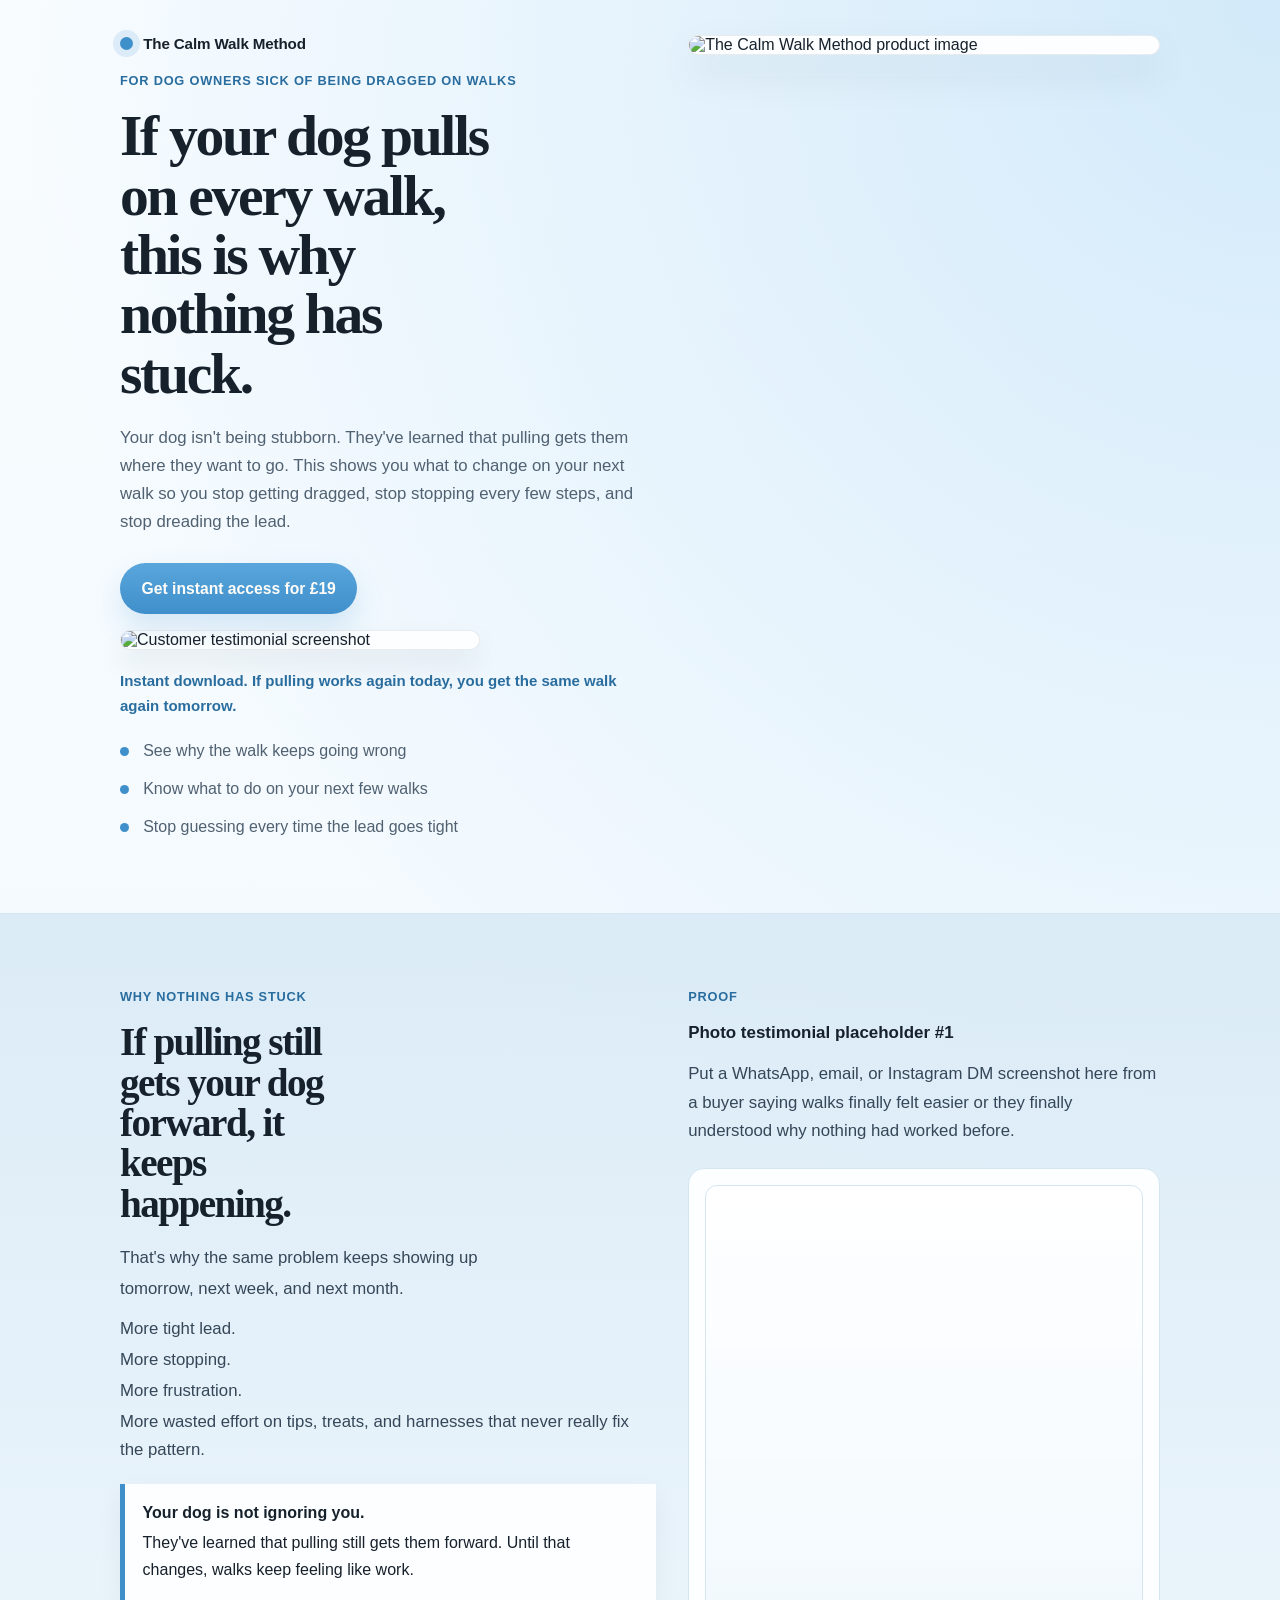
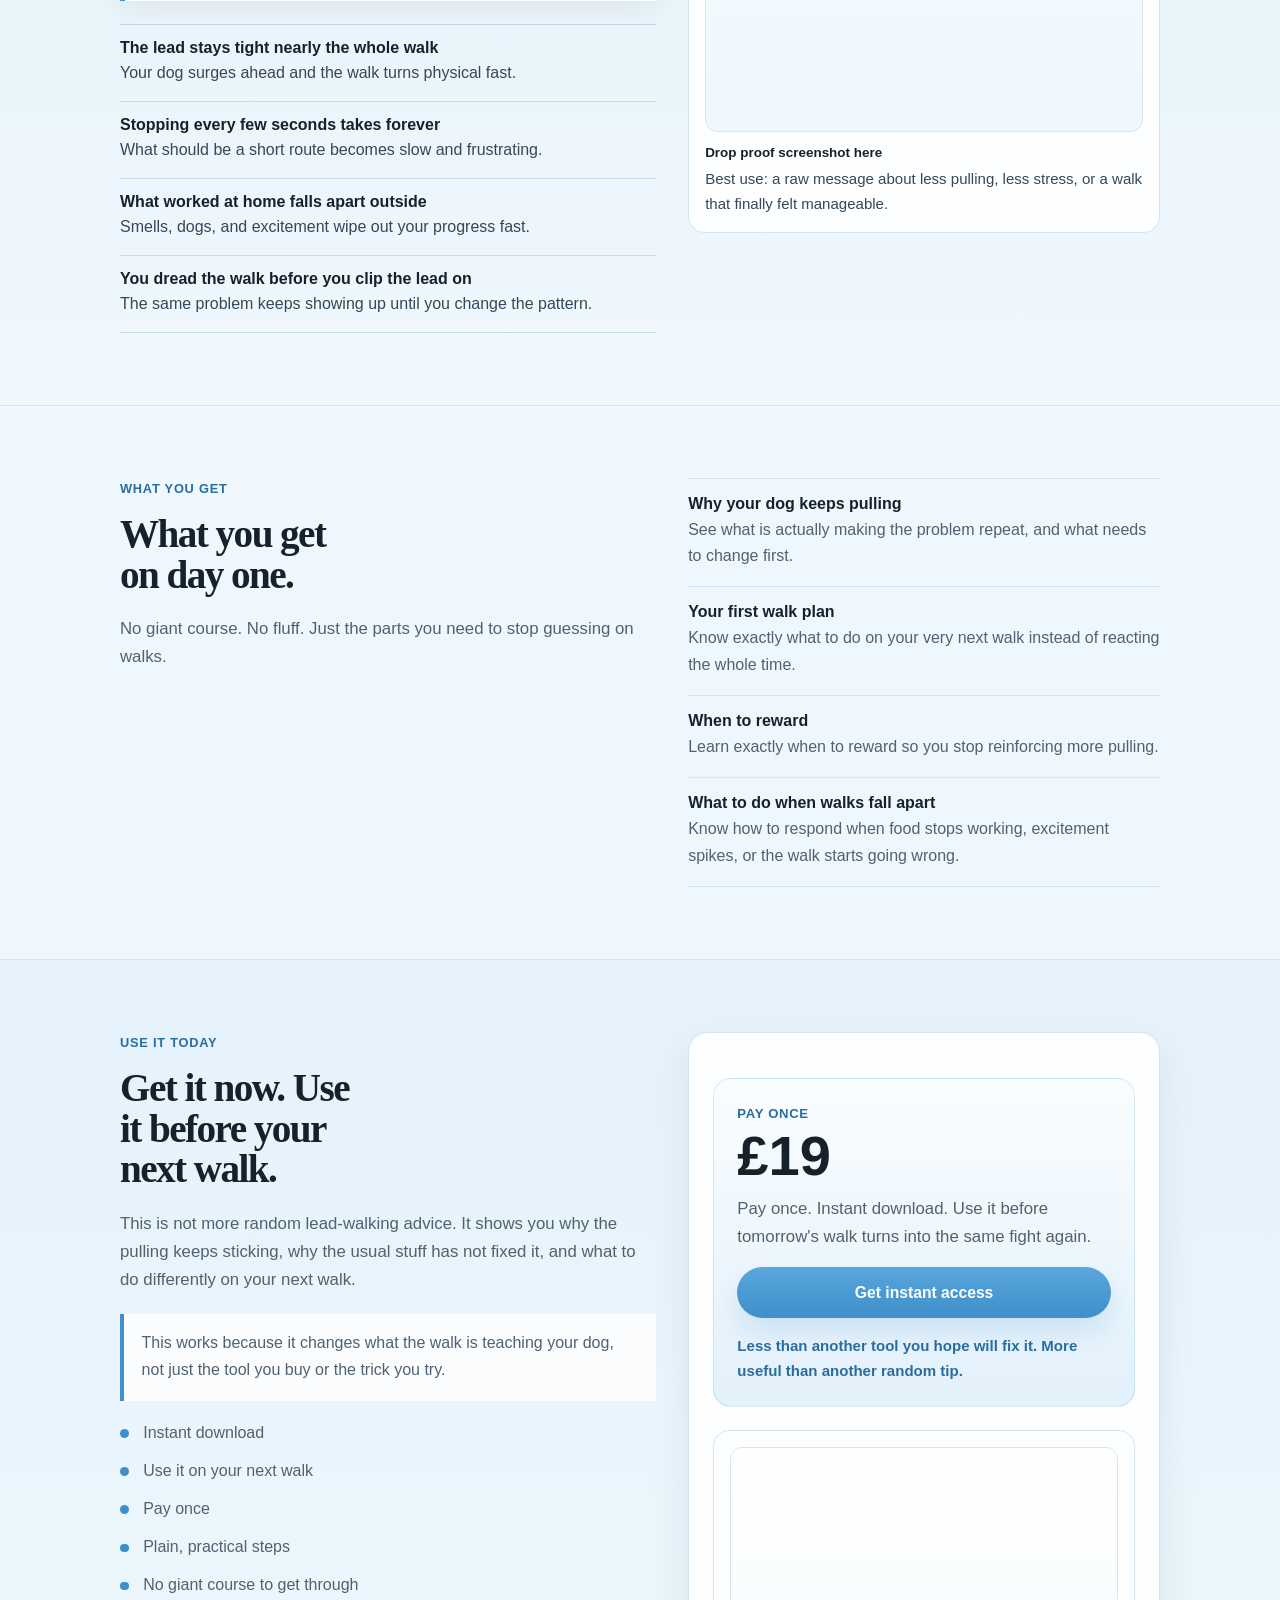
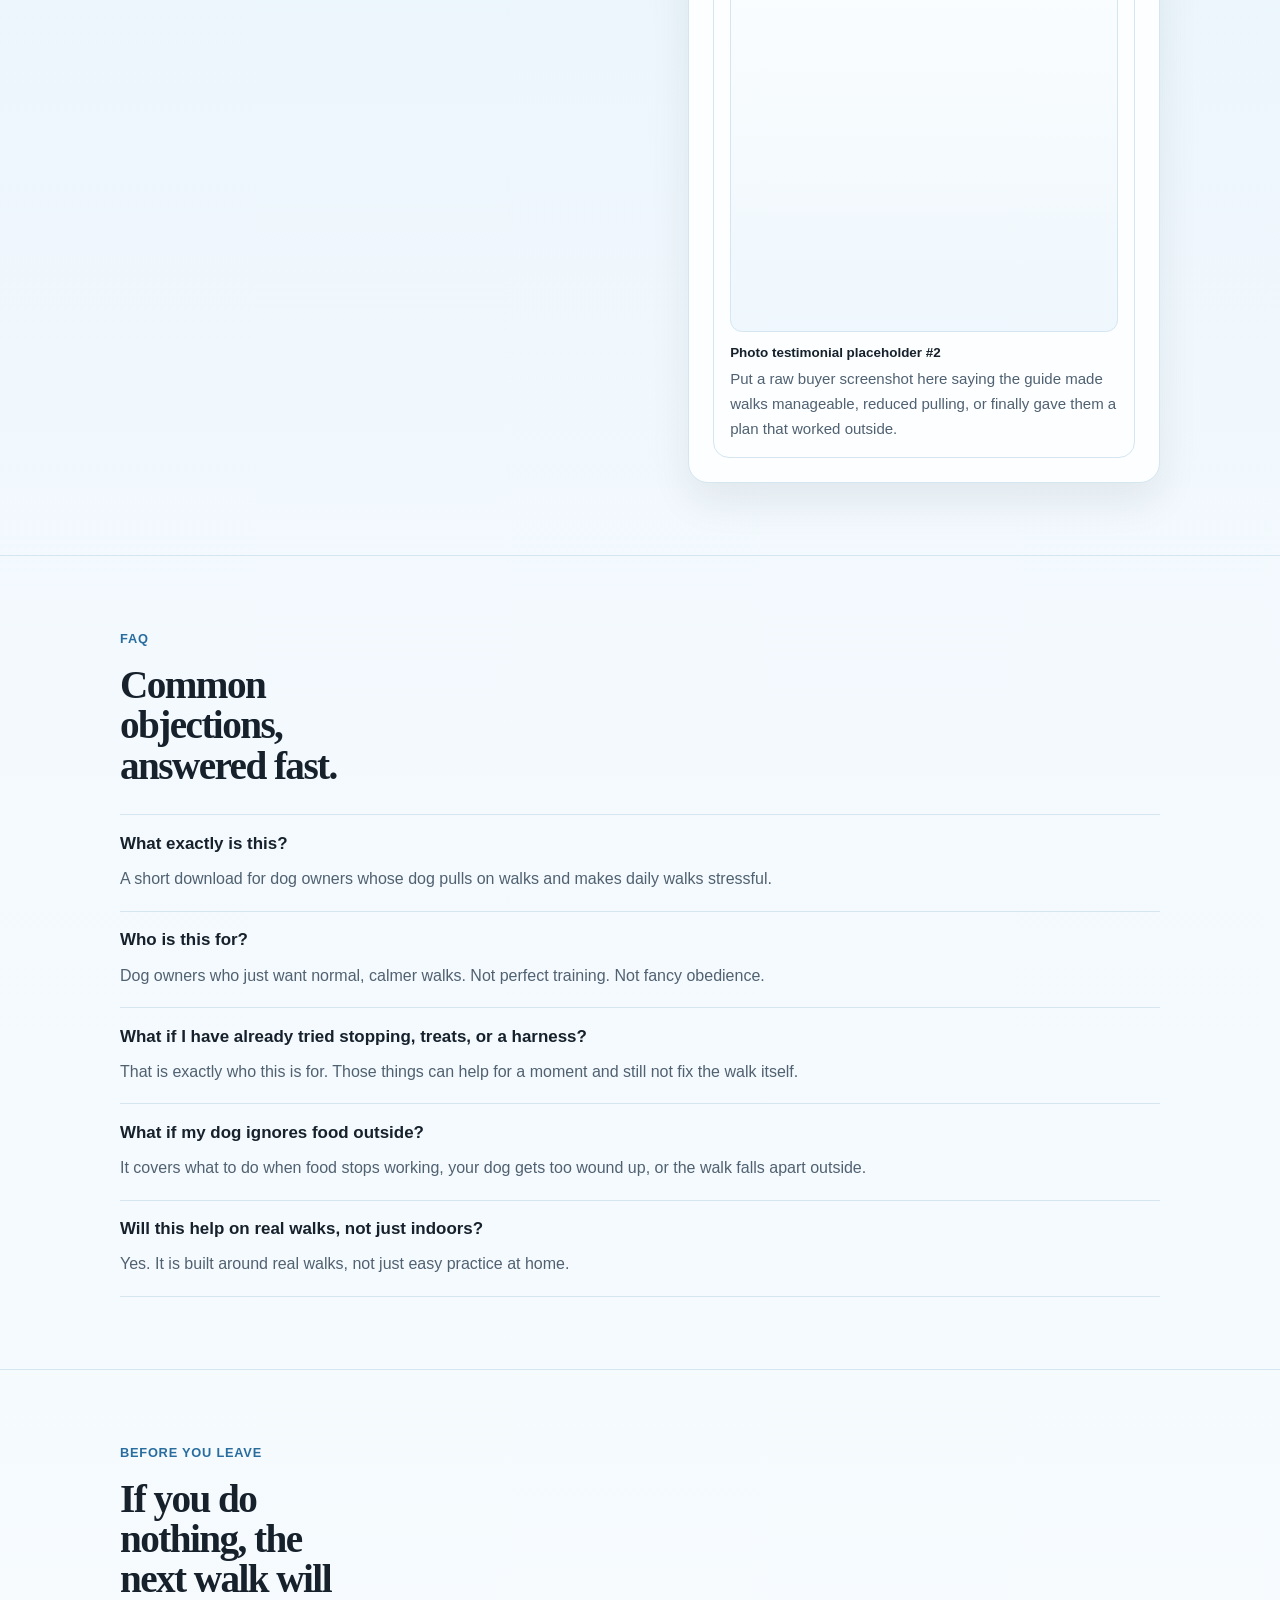
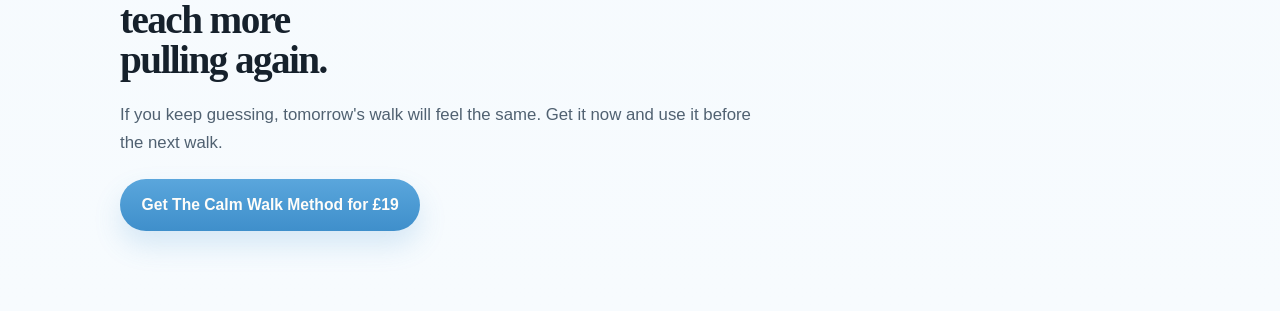
==== framework - landing page/index.html @ c07352bc "Localize landing page for UK audience" ====
<!DOCTYPE html>
<html lang="en">
  <head>
    <meta charset="UTF-8" />
    <meta name="viewport" content="width=device-width, initial-scale=1.0" />
    <title>The Calm Walk Method | Help Your Dog Stop Pulling on Walks</title>
    <meta
      name="description"
      content="A short download for dog owners who want calmer, easier walks and need a clear fix for lead pulling."
    />
    <style>
      :root {
        --bg: #eef7fd;
        --bg-warm: #e3f1fb;
        --paper: #fcfeff;
        --text: #16212c;
        --muted: #506171;
        --line: #d5e6f1;
        --accent: #3f8fcb;
        --accent-deep: #296d9f;
        --shadow: 0 18px 40px rgba(22, 33, 44, 0.08);
        --radius: 20px;
      }

      * {
        box-sizing: border-box;
      }

      html {
        scroll-behavior: smooth;
      }

      body {
        margin: 0;
        font-family: "Segoe UI", Arial, sans-serif;
        color: var(--text);
        background:
          radial-gradient(circle at top right, rgba(176, 217, 245, 0.52), transparent 24%),
          linear-gradient(180deg, #f8fcff 0%, var(--bg) 45%, #f7fbfe 100%);
      }

      a {
        color: inherit;
        text-decoration: none;
      }

      img {
        display: block;
        max-width: 100%;
      }

      h1,
      h2,
      h3,
      p,
      ul {
        margin: 0;
      }

      .wrap {
        width: min(calc(100% - 1.5rem), 1040px);
        margin: 0 auto;
      }

      .hero,
      .section {
        padding: 4.5rem 0;
      }

      .hero {
        padding-top: 2.2rem;
      }

      .hero__grid,
      .two-col {
        display: grid;
        gap: 2rem;
      }

      .hero__copy {
        max-width: 40rem;
      }

      .hero__media {
        align-self: start;
      }

      .brand {
        display: inline-flex;
        align-items: center;
        gap: 0.65rem;
        margin-bottom: 1.1rem;
        font-size: 0.95rem;
        font-weight: 800;
        letter-spacing: -0.01em;
      }

      .brand__dot {
        width: 0.8rem;
        height: 0.8rem;
        border-radius: 999px;
        background: var(--accent);
        box-shadow: 0 0 0 7px rgba(63, 143, 203, 0.14);
      }

      .eyebrow {
        display: inline-block;
        margin-bottom: 0.95rem;
        font-size: 0.8rem;
        font-weight: 800;
        letter-spacing: 0.06em;
        text-transform: uppercase;
        color: var(--accent-deep);
      }

      h1,
      h2 {
        font-family: Georgia, "Times New Roman", serif;
        line-height: 1.03;
        letter-spacing: -0.04em;
      }

      h1 {
        max-width: 13.2ch;
        font-size: clamp(2.1rem, 5vw, 3.6rem);
        padding-bottom: 0.3rem;
      }

      h2 {
        max-width: 12ch;
        font-size: clamp(1.7rem, 3.8vw, 2.45rem);
        padding-bottom: 0.26rem;
      }

      h3 {
        font-size: 1.06rem;
        line-height: 1.35;
        padding-bottom: 0.2rem;
      }

      p,
      li {
        font-size: 1rem;
        line-height: 1.68;
        color: var(--muted);
      }

      .lede {
        max-width: 41rem;
        margin-top: 1rem;
        font-size: 1.05rem;
      }

      .lede--stacked {
        max-width: 34rem;
        color: var(--text);
      }

      .lede--stacked span {
        display: block;
      }

      .lede--stacked span + span {
        margin-top: 0.18rem;
      }

      .lede--stacked .lede-gap {
        margin-top: 0.7rem;
      }

      .hero-points,
      .offer-list,
      .plain-list,
      .faq-list {
        margin: 1.2rem 0 0;
        padding: 0;
        list-style: none;
      }

      .hero-points li,
      .offer-list li,
      .plain-list li {
        position: relative;
        padding-left: 1.45rem;
      }

      .hero-points li + li,
      .offer-list li + li,
      .plain-list li + li {
        margin-top: 0.7rem;
      }

      .hero-points li::before,
      .offer-list li::before,
      .plain-list li::before {
        content: "";
        position: absolute;
        top: 0.58rem;
        left: 0;
        width: 0.55rem;
        height: 0.55rem;
        border-radius: 999px;
        background: var(--accent);
      }

      .hero__actions {
        display: flex;
        flex-wrap: wrap;
        gap: 0.85rem;
        margin-top: 1.65rem;
      }

      .btn {
        display: inline-flex;
        align-items: center;
        justify-content: center;
        min-height: 3.2rem;
        padding: 0.95rem 1.35rem;
        border-radius: 999px;
        background: linear-gradient(180deg, #5aa6dc 0%, var(--accent) 100%);
        color: #fffdf9;
        font-size: 0.98rem;
        font-weight: 800;
        box-shadow: 0 14px 28px rgba(63, 143, 203, 0.18);
      }

      .hero__trust {
        margin-top: 1.1rem;
        font-size: 0.94rem;
        font-weight: 700;
        color: var(--accent-deep);
      }

      .hero-proof {
        margin-top: 1rem;
        max-width: 360px;
        overflow: hidden;
        border: 1px solid rgba(22, 33, 44, 0.08);
        border-radius: 16px;
        background: var(--paper);
        box-shadow: 0 14px 28px rgba(22, 33, 44, 0.08);
      }

      .hero-proof img {
        width: 100%;
        height: auto;
      }

      .product-shot {
        overflow: hidden;
        border: 1px solid rgba(22, 33, 44, 0.08);
        border-radius: 18px;
        background: var(--paper);
        box-shadow: var(--shadow);
      }

      .section {
        border-top: 1px solid var(--line);
      }

      .section--warm {
        background: linear-gradient(180deg, rgba(227, 241, 251, 0.78) 0%, rgba(247, 251, 254, 0) 100%);
      }

      .section--problem {
        background: linear-gradient(180deg, rgba(217, 234, 246, 0.92) 0%, rgba(247, 251, 254, 0.08) 100%);
      }

      .section--problem .lede,
      .section--problem .line-item p,
      .section--problem .proof-slot__copy {
        color: #354758;
      }

      .section--problem .line-group {
        border-top-color: #bfd5e4;
      }

      .section--problem .line-item {
        padding: 0.88rem 0;
        border-bottom-color: #c7dceb;
      }

      .section--problem .line-item strong {
        margin-bottom: 0.18rem;
      }

      .stack {
        display: grid;
        gap: 1rem;
      }

      .line-group {
        margin-top: 1.45rem;
        border-top: 1px solid var(--line);
      }

      .line-item {
        padding: 1rem 0;
        border-bottom: 1px solid var(--line);
      }

      .line-item strong {
        display: block;
        margin-bottom: 0.25rem;
        color: var(--text);
      }

      .note {
        margin-top: 1.2rem;
        padding: 1.05rem 1.1rem;
        border-left: 4px solid var(--accent);
        background: rgba(255, 255, 255, 0.78);
      }

      .note--belief {
        border-left-width: 5px;
        background: rgba(255, 255, 255, 0.92);
        box-shadow: 0 10px 24px rgba(22, 33, 44, 0.05);
      }

      .note--belief p {
        color: var(--text);
      }

      .note--belief strong {
        display: block;
        margin-bottom: 0.18rem;
      }

      .proof-slot {
        margin-top: 1.45rem;
        padding: 1rem;
        border: 1px solid var(--line);
        border-radius: 16px;
        background: var(--paper);
      }

      .proof-slot__frame {
        aspect-ratio: 4 / 5;
        border: 1px solid var(--line);
        border-radius: 12px;
        background:
          linear-gradient(180deg, rgba(255, 255, 255, 0.94) 0%, rgba(238, 247, 253, 0.96) 100%);
      }

      .proof-slot__label {
        margin-top: 0.8rem;
        font-size: 0.84rem;
        font-weight: 800;
        color: var(--text);
      }

      .proof-slot__copy {
        margin-top: 0.35rem;
        font-size: 0.94rem;
      }

      .offer-shell {
        padding: 1.5rem;
        border: 1px solid var(--line);
        border-radius: var(--radius);
        background: var(--paper);
        box-shadow: var(--shadow);
      }

      .offer-box {
        margin-top: 1.35rem;
        padding: 1.45rem;
        border: 1px solid rgba(63, 143, 203, 0.18);
        border-radius: 18px;
        background: linear-gradient(180deg, #fafdff 0%, var(--bg-warm) 100%);
      }

      .price-label {
        margin-bottom: 0.25rem;
        font-size: 0.82rem;
        font-weight: 800;
        text-transform: uppercase;
        letter-spacing: 0.05em;
        color: var(--accent-deep);
      }

      .price {
        font-size: clamp(2.6rem, 7vw, 3.5rem);
        font-weight: 900;
        line-height: 0.95;
        color: var(--text);
      }

      .offer-box .btn {
        width: 100%;
        margin-top: 1rem;
      }

      .offer-micro {
        margin-top: 0.9rem;
        font-size: 0.94rem;
        font-weight: 700;
        color: var(--accent-deep);
      }

      .faq-list {
        margin-top: 1.5rem;
        border-top: 1px solid var(--line);
      }

      .faq-item {
        padding: 1.1rem 0;
        border-bottom: 1px solid var(--line);
      }

      .faq-item p {
        margin-top: 0.45rem;
      }

      .final-cta {
        padding-bottom: 5rem;
      }

      @media (min-width: 780px) {
        .wrap {
          width: min(calc(100% - 2.5rem), 1040px);
        }

        .hero__grid,
        .two-col {
          grid-template-columns: minmax(0, 1fr) minmax(320px, 0.88fr);
          align-items: start;
        }
      }

      @media (max-width: 779px) {
        .hero,
        .section {
          padding: 3.8rem 0;
        }

        .hero {
          padding-top: 1rem;
          padding-bottom: 3rem;
        }

        .hero__grid {
          gap: 1.2rem;
        }

        .hero__copy {
          display: flex;
          flex-direction: column;
          gap: 0.8rem;
        }

        .hero__media {
          margin-bottom: 0.15rem;
        }

        .hero .product-shot {
          max-width: 350px;
          margin: 0 auto;
          border-radius: 16px;
        }

        .brand {
          display: none;
        }

        .eyebrow {
          margin-bottom: 0;
          font-size: 0.74rem;
          letter-spacing: 0.05em;
        }

        h1 {
          max-width: 15.5ch;
          font-size: clamp(1.95rem, 8.6vw, 2.5rem);
          text-align: left;
          margin-left: auto;
          margin-right: auto;
        }

        .lede {
          margin-top: 0;
          font-size: 1rem;
          line-height: 1.6;
        }

        .hero-points {
          margin-top: 0.1rem;
        }

        .hero-points li + li {
          margin-top: 0.55rem;
        }

        .hero__actions {
          margin-top: 0.1rem;
          flex-direction: column;
          align-items: stretch;
        }

        .hero__actions .btn {
          width: 100%;
        }

        .hero-proof {
          max-width: 290px;
          margin-top: 0.15rem;
          margin-left: auto;
          margin-right: auto;
        }

        .hero__trust {
          margin-top: 0;
          max-width: 28rem;
          font-size: 0.9rem;
        }

        .offer-shell,
        .offer-box {
          padding: 1.25rem;
        }
      }
    </style>
  </head>
  <body>
    <div class="shell">
      <main>
        <section class="hero">
          <div class="wrap hero__grid">
            <div class="hero__copy">
              <div class="brand">
                <span class="brand__dot"></span>
                <span>The Calm Walk Method</span>
              </div>

              <p class="eyebrow">For dog owners sick of being dragged on walks</p>
              <h1>If your dog pulls on every walk, this is why nothing has stuck.</h1>
              <p class="lede">
                Your dog isn't being stubborn. They've learned that pulling gets them where they want to go. This shows you what to change on your next walk so you stop getting dragged, stop stopping every few steps, and stop dreading the lead.
              </p>

              <div class="hero__actions">
                <a class="btn" href="#offer">Get instant access for £19</a>
              </div>

              <div class="hero-proof">
                <img src="testimonial1.jpg" alt="Customer testimonial screenshot" />
              </div>

              <p class="hero__trust">Instant download. If pulling works again today, you get the same walk again tomorrow.</p>

              <ul class="hero-points">
                <li>See why the walk keeps going wrong</li>
                <li>Know what to do on your next few walks</li>
                <li>Stop guessing every time the lead goes tight</li>
              </ul>
            </div>

            <div class="hero__media">
              <div class="product-shot">
                <img src="productimage.jpg" alt="The Calm Walk Method product image" />
              </div>
            </div>
          </div>
        </section>

        <section class="section section--problem">
          <div class="wrap two-col">
            <div>
              <p class="eyebrow">Why nothing has stuck</p>
              <h2>If pulling still gets your dog forward, it keeps happening.</h2>
              <p class="lede lede--stacked">
                <span>That's why the same problem keeps showing up</span>
                <span>tomorrow, next week, and next month.</span>
                <span class="lede-gap">More tight lead.</span>
                <span>More stopping.</span>
                <span>More frustration.</span>
                <span>More wasted effort on tips, treats, and harnesses that never really fix the pattern.</span>
              </p>

              <div class="note note--belief">
                <p><strong>Your dog is not ignoring you.</strong> They've learned that pulling still gets them forward. Until that changes, walks keep feeling like work.</p>
              </div>

              <div class="line-group">
                <div class="line-item">
                  <strong>The lead stays tight nearly the whole walk</strong>
                  <p>Your dog surges ahead and the walk turns physical fast.</p>
                </div>
                <div class="line-item">
                  <strong>Stopping every few seconds takes forever</strong>
                  <p>What should be a short route becomes slow and frustrating.</p>
                </div>
                <div class="line-item">
                  <strong>What worked at home falls apart outside</strong>
                  <p>Smells, dogs, and excitement wipe out your progress fast.</p>
                </div>
                <div class="line-item">
                  <strong>You dread the walk before you clip the lead on</strong>
                  <p>The same problem keeps showing up until you change the pattern.</p>
                </div>
              </div>
            </div>

            <div>
              <p class="eyebrow">Proof</p>
              <h3>Photo testimonial placeholder #1</h3>
              <p class="lede" style="margin-top: 0.75rem;">
                Put a WhatsApp, email, or Instagram DM screenshot here from a buyer saying walks finally felt easier or they finally understood why nothing had worked before.
              </p>

              <div class="proof-slot">
                <div class="proof-slot__frame"></div>
                <div class="proof-slot__label">Drop proof screenshot here</div>
                <p class="proof-slot__copy">Best use: a raw message about less pulling, less stress, or a walk that finally felt manageable.</p>
              </div>
            </div>
          </div>
        </section>

        <section class="section" id="included">
          <div class="wrap two-col">
            <div>
              <p class="eyebrow">What you get</p>
              <h2>What you get on day one.</h2>
              <p class="lede">
                No giant course. No fluff. Just the parts you need to stop guessing on walks.
              </p>
            </div>

            <div class="line-group" style="margin-top: 0;">
              <div class="line-item">
                <strong>Why your dog keeps pulling</strong>
                <p>See what is actually making the problem repeat, and what needs to change first.</p>
              </div>
              <div class="line-item">
                <strong>Your first walk plan</strong>
                <p>Know exactly what to do on your very next walk instead of reacting the whole time.</p>
              </div>
              <div class="line-item">
                <strong>When to reward</strong>
                <p>Learn exactly when to reward so you stop reinforcing more pulling.</p>
              </div>
              <div class="line-item">
                <strong>What to do when walks fall apart</strong>
                <p>Know how to respond when food stops working, excitement spikes, or the walk starts going wrong.</p>
              </div>
            </div>
          </div>
        </section>

        <section class="section section--warm" id="offer">
          <div class="wrap two-col">
            <div>
              <p class="eyebrow">Use it today</p>
              <h2>Get it now. Use it before your next walk.</h2>
              <p class="lede">
                This is not more random lead-walking advice. It shows you why the pulling keeps sticking, why the usual stuff has not fixed it, and what to do differently on your next walk.
              </p>
              <div class="note">
                <p>This works because it changes what the walk is teaching your dog, not just the tool you buy or the trick you try.</p>
              </div>

              <ul class="offer-list">
                <li>Instant download</li>
                <li>Use it on your next walk</li>
                <li>Pay once</li>
                <li>Plain, practical steps</li>
                <li>No giant course to get through</li>
              </ul>
            </div>

            <div class="offer-shell">
              <div class="offer-box">
                <p class="price-label">Pay once</p>
                <div class="price">£19</div>
                <p class="lede" style="margin-top: 0.8rem;">
                  Pay once. Instant download. Use it before tomorrow's walk turns into the same fight again.
                </p>
                <a class="btn" href="thank-you.html">Get instant access</a>
                <p class="offer-micro">Less than another tool you hope will fix it. More useful than another random tip.</p>
              </div>

              <div class="proof-slot">
                <div class="proof-slot__frame"></div>
                <div class="proof-slot__label">Photo testimonial placeholder #2</div>
                <p class="proof-slot__copy">Put a raw buyer screenshot here saying the guide made walks manageable, reduced pulling, or finally gave them a plan that worked outside.</p>
              </div>
            </div>
          </div>
        </section>

        <section class="section" id="faq">
          <div class="wrap">
            <p class="eyebrow">FAQ</p>
            <h2>Common objections, answered fast.</h2>

            <div class="faq-list">
              <div class="faq-item">
                <h3>What exactly is this?</h3>
                <p>A short download for dog owners whose dog pulls on walks and makes daily walks stressful.</p>
              </div>
              <div class="faq-item">
                <h3>Who is this for?</h3>
                <p>Dog owners who just want normal, calmer walks. Not perfect training. Not fancy obedience.</p>
              </div>
              <div class="faq-item">
                <h3>What if I have already tried stopping, treats, or a harness?</h3>
                <p>That is exactly who this is for. Those things can help for a moment and still not fix the walk itself.</p>
              </div>
              <div class="faq-item">
                <h3>What if my dog ignores food outside?</h3>
                <p>It covers what to do when food stops working, your dog gets too wound up, or the walk falls apart outside.</p>
              </div>
              <div class="faq-item">
                <h3>Will this help on real walks, not just indoors?</h3>
                <p>Yes. It is built around real walks, not just easy practice at home.</p>
              </div>
            </div>
          </div>
        </section>

        <section class="section final-cta">
          <div class="wrap">
            <p class="eyebrow">Before you leave</p>
            <h2>If you do nothing, the next walk will teach more pulling again.</h2>
            <p class="lede">
              If you keep guessing, tomorrow's walk will feel the same. Get it now and use it before the next walk.
            </p>

            <div class="hero__actions" style="margin-top: 1.4rem;">
              <a class="btn" href="thank-you.html">Get The Calm Walk Method for £19</a>
            </div>
          </div>
        </section>
      </main>
    </div>
  </body>
</html>
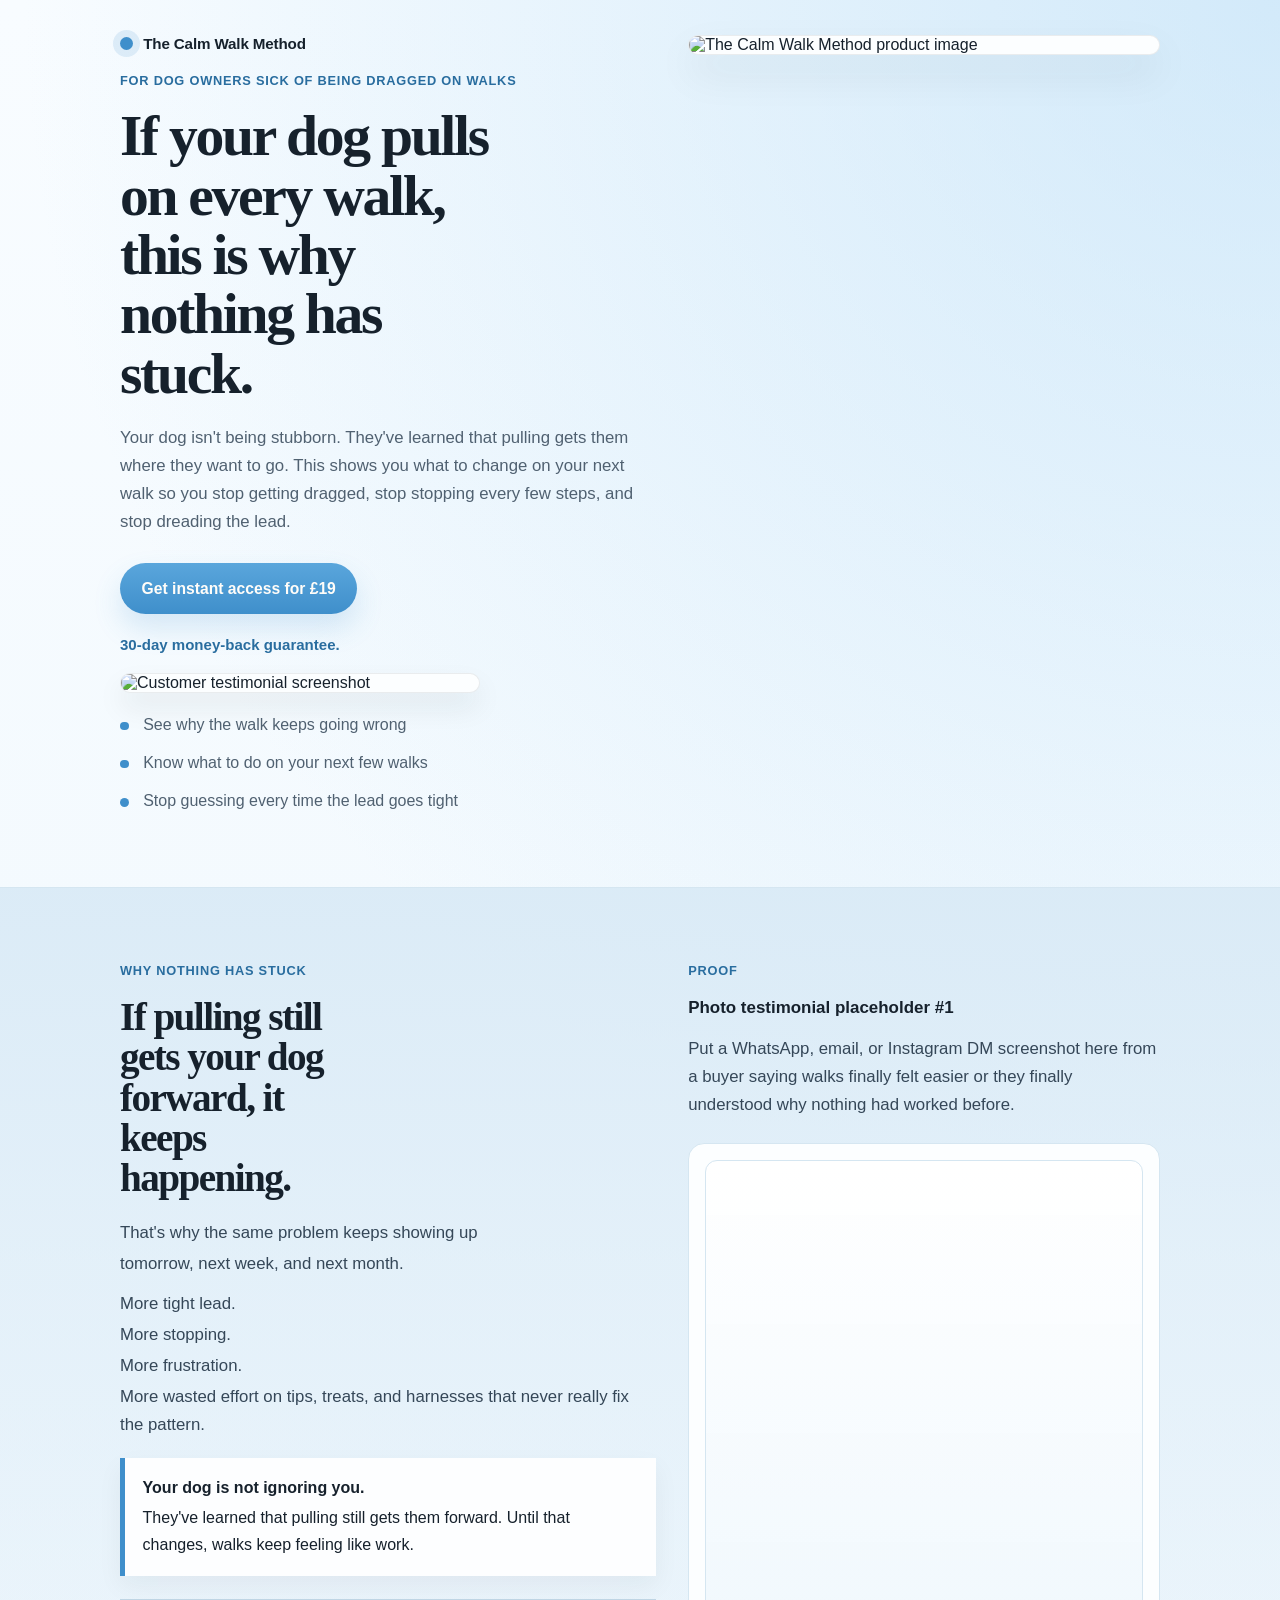
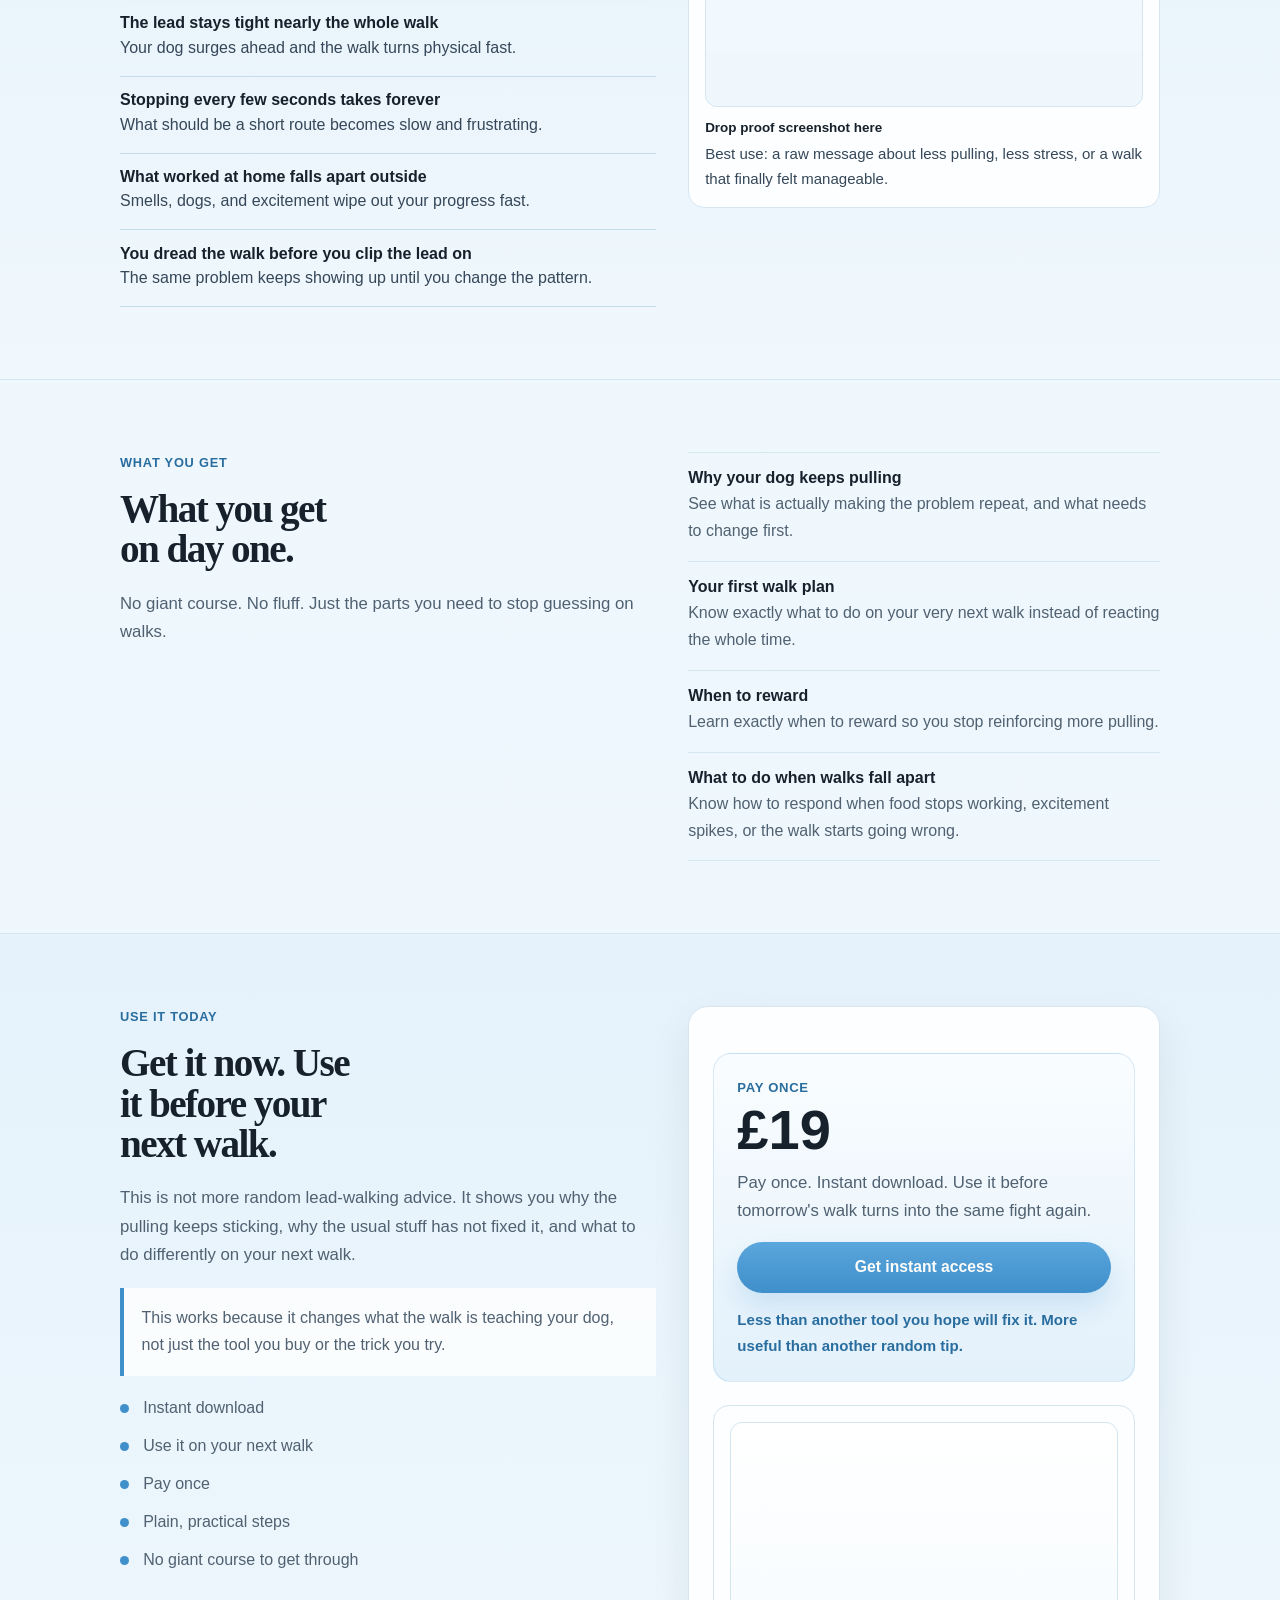
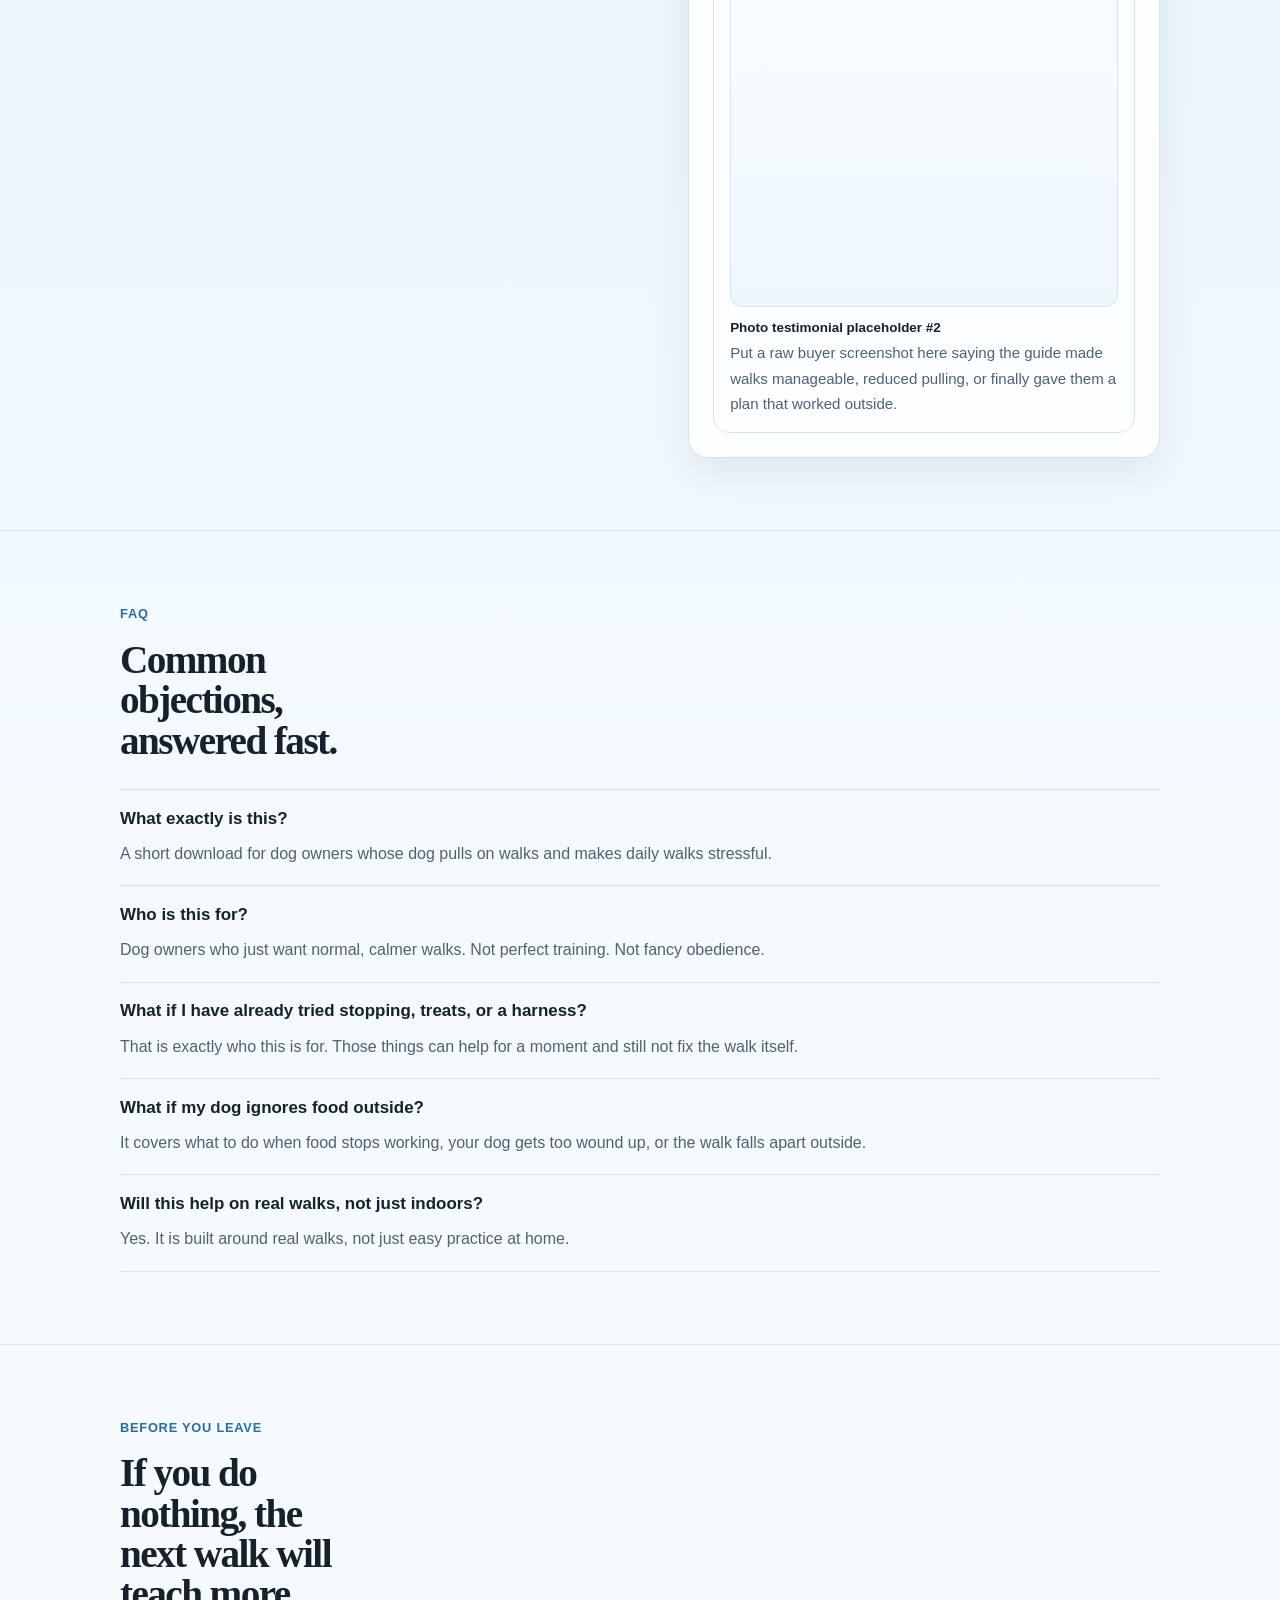
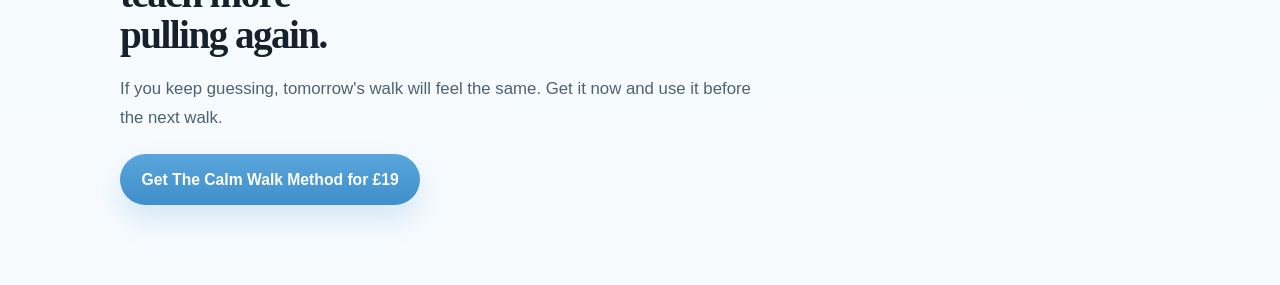
==== commit 121cb76c: "Add hero guarantee" ====
--- a/framework - landing page/index.html
+++ b/framework - landing page/index.html
@@ -544,11 +544,11 @@
                 <a class="btn" href="#offer">Get instant access for £19</a>
               </div>
 
+              <p class="hero__trust">30-day money-back guarantee.</p>
+
               <div class="hero-proof">
                 <img src="testimonial1.jpg" alt="Customer testimonial screenshot" />
               </div>
-
-              <p class="hero__trust">Instant download. If pulling works again today, you get the same walk again tomorrow.</p>
 
               <ul class="hero-points">
                 <li>See why the walk keeps going wrong</li>
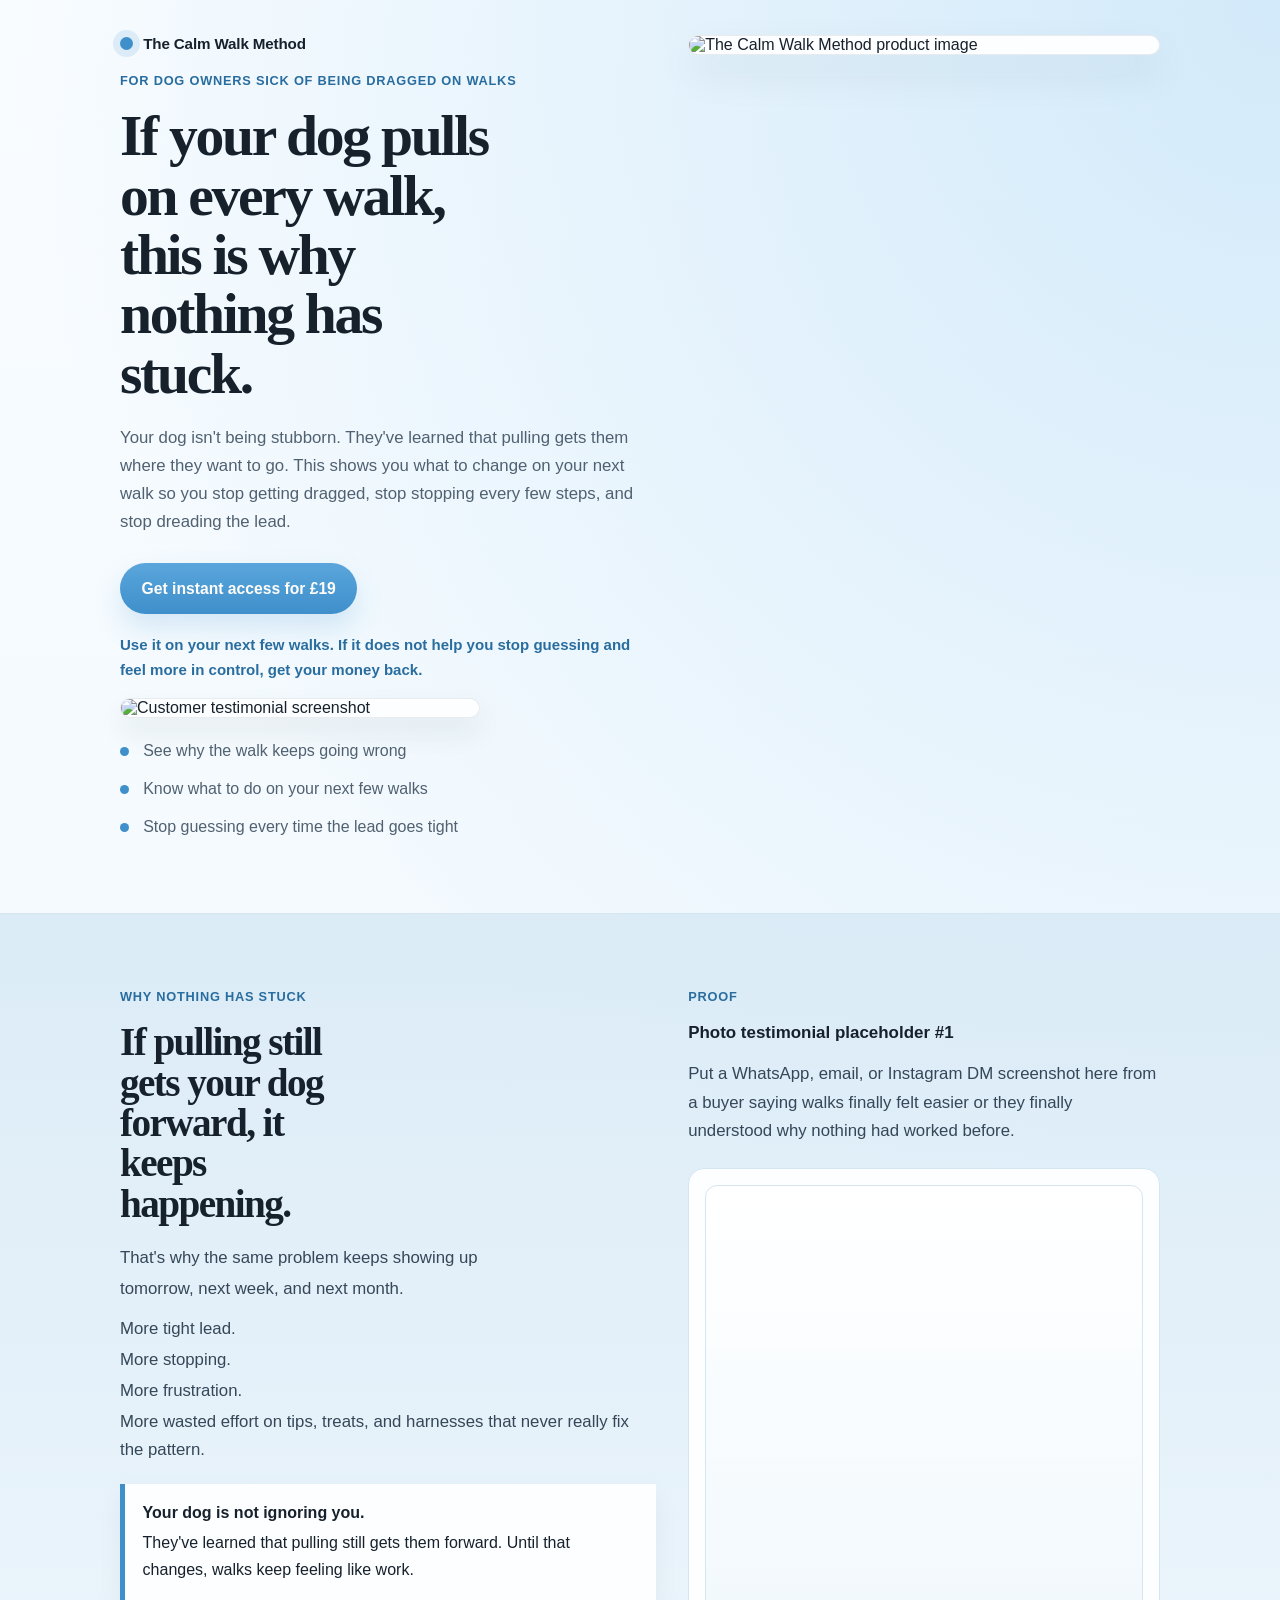
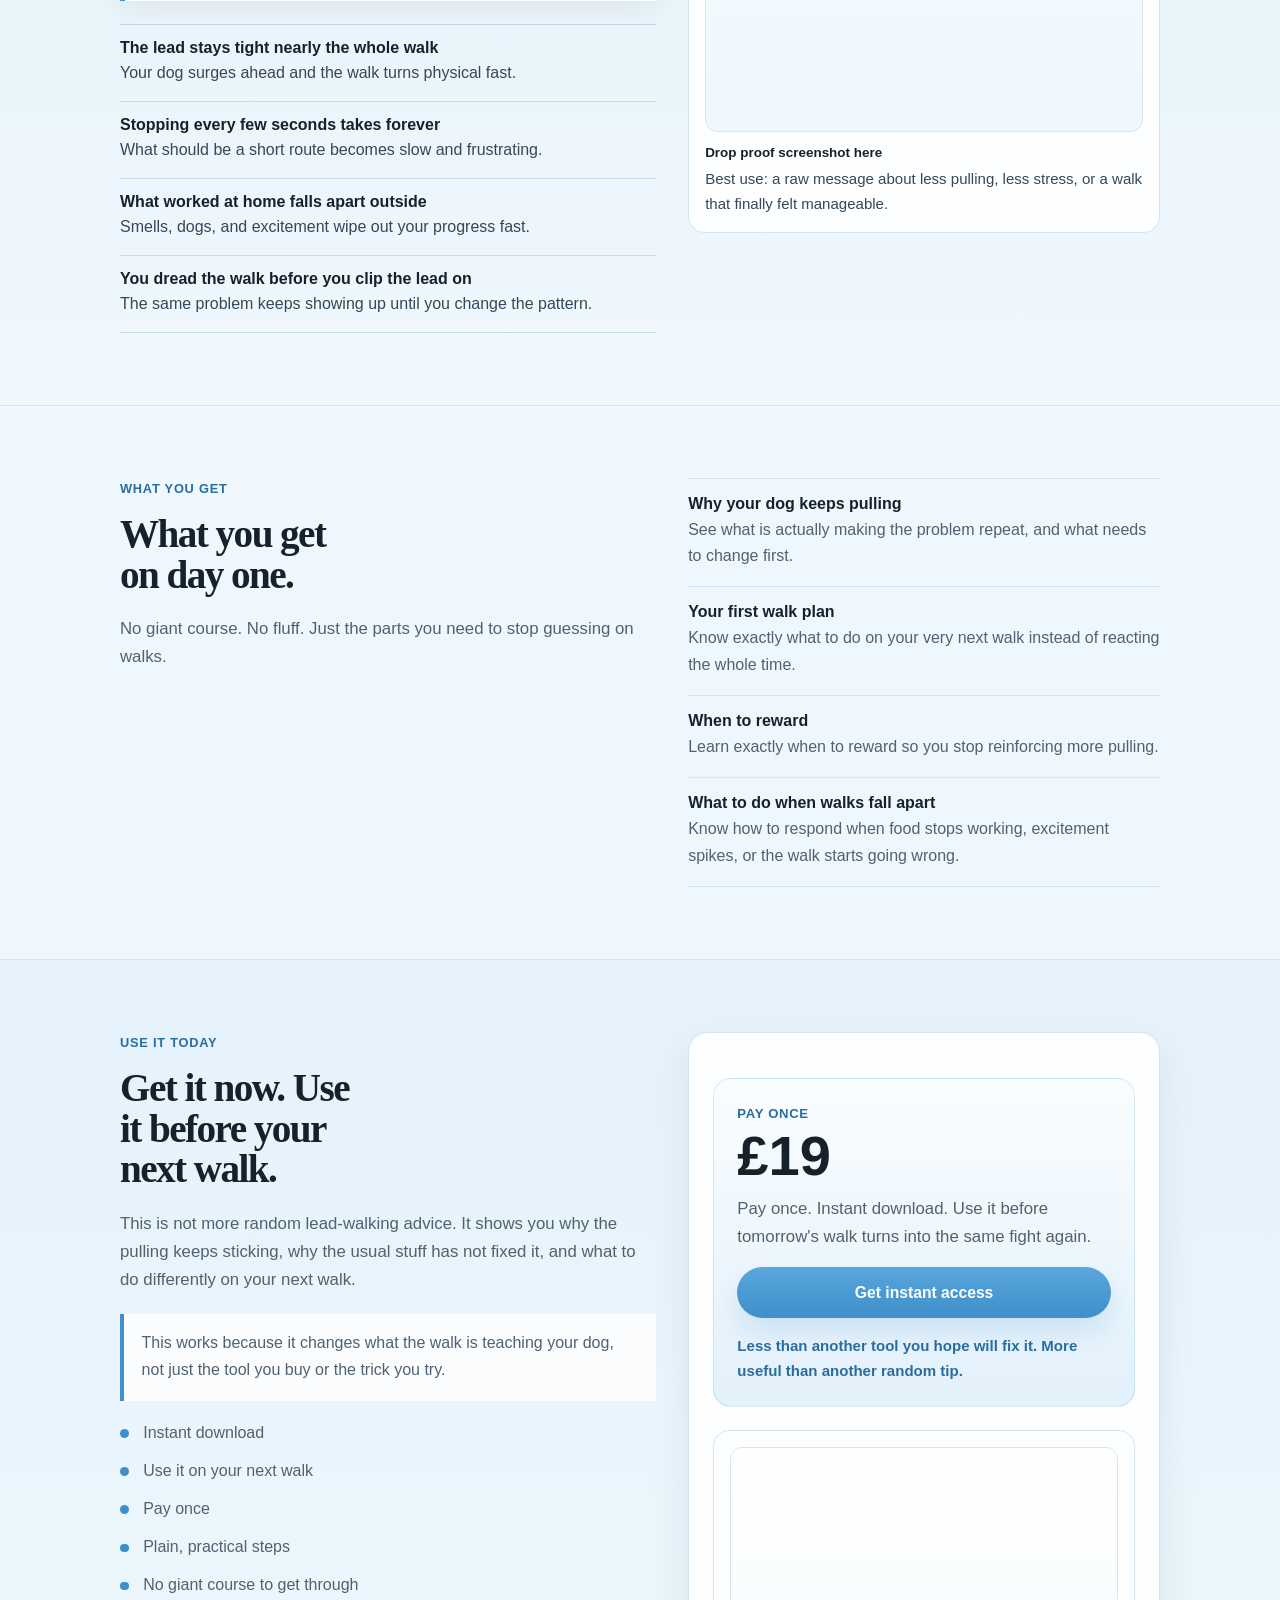
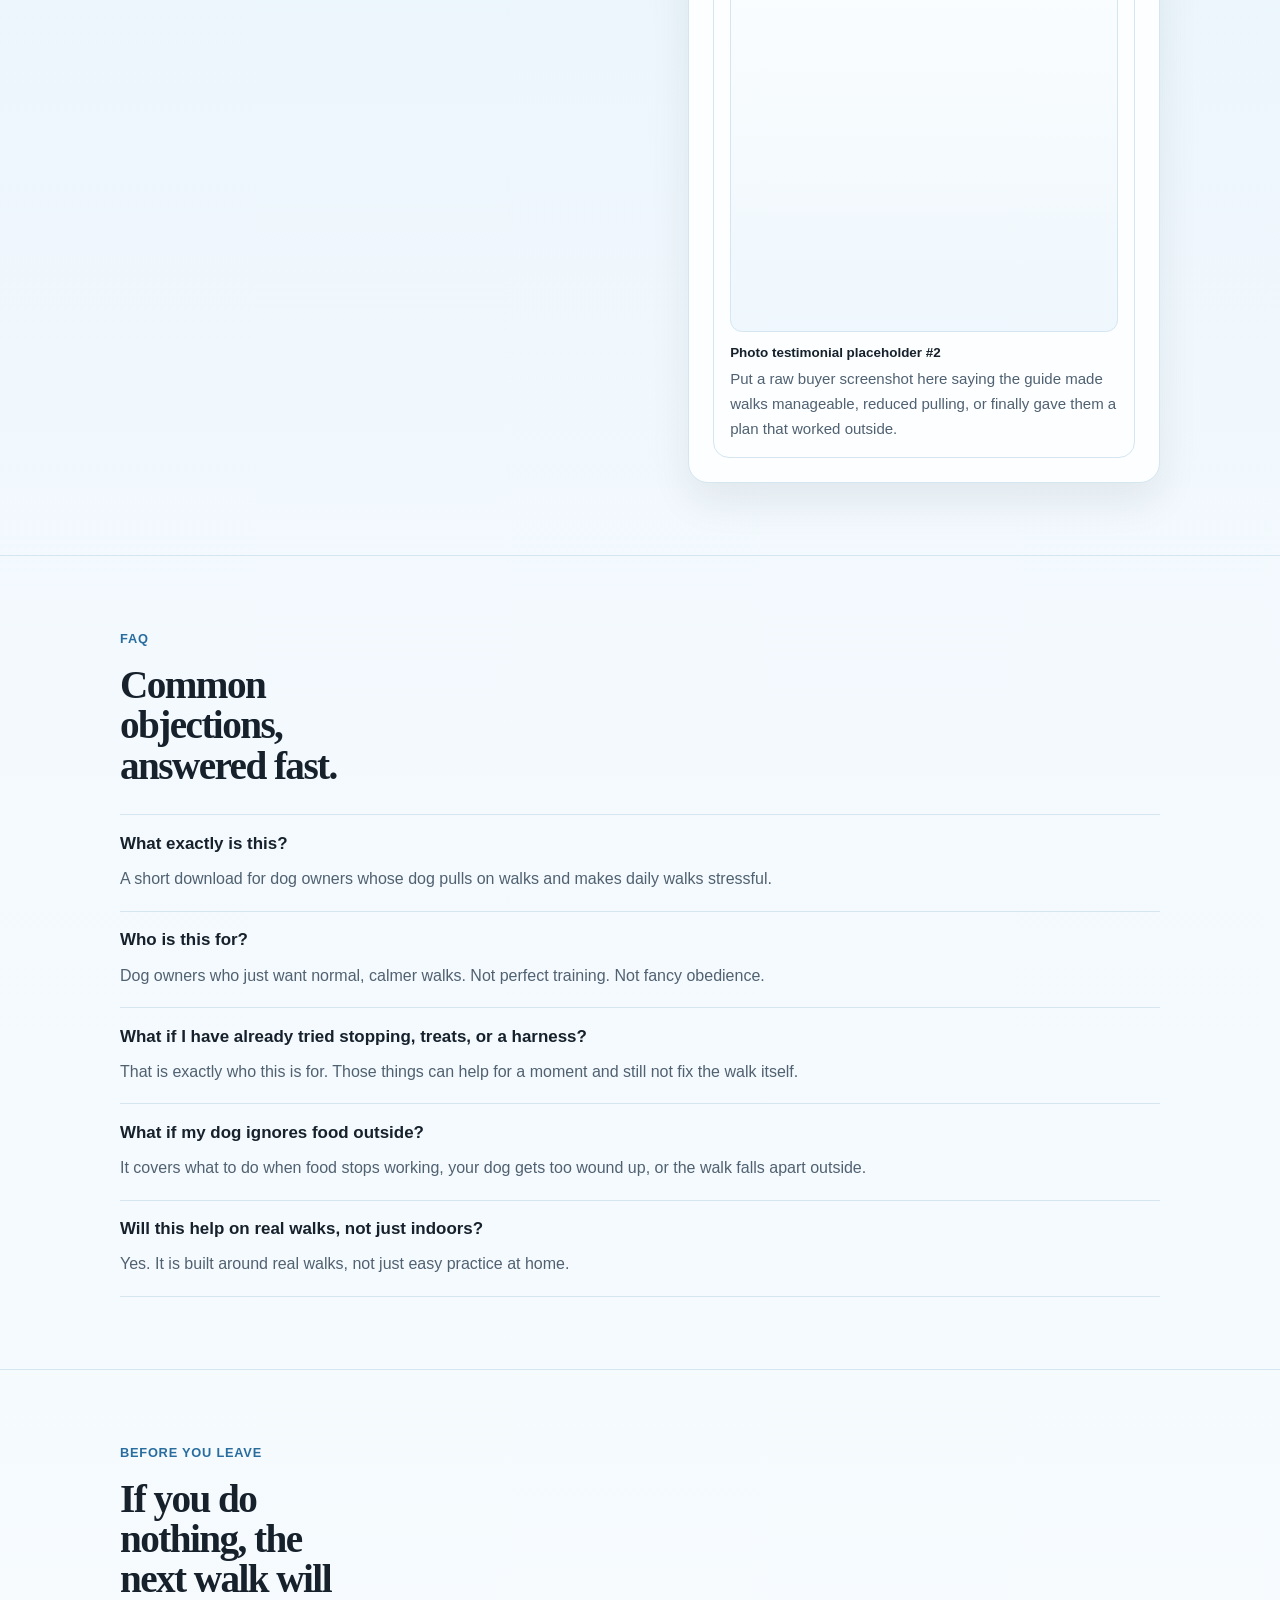
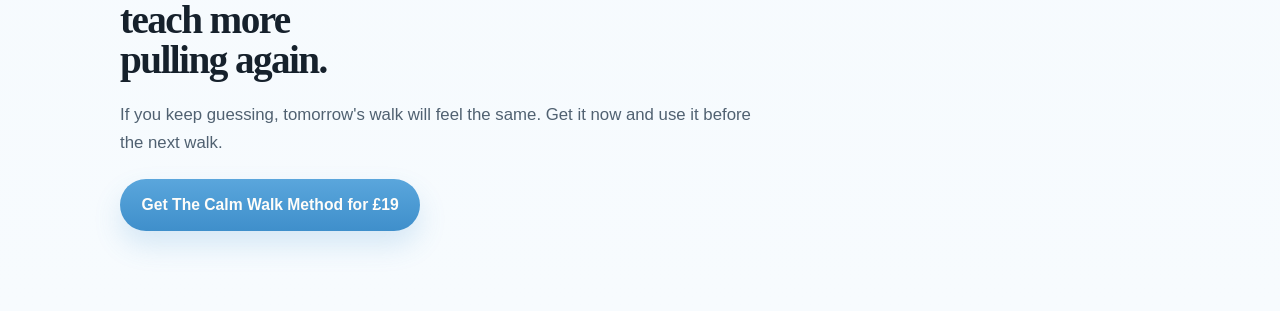
==== commit b497d7b9: "Tailor hero guarantee copy" ====
--- a/framework - landing page/index.html
+++ b/framework - landing page/index.html
@@ -544,7 +544,7 @@
                 <a class="btn" href="#offer">Get instant access for £19</a>
               </div>
 
-              <p class="hero__trust">30-day money-back guarantee.</p>
+              <p class="hero__trust">Use it on your next few walks. If it does not help you stop guessing and feel more in control, get your money back.</p>
 
               <div class="hero-proof">
                 <img src="testimonial1.jpg" alt="Customer testimonial screenshot" />
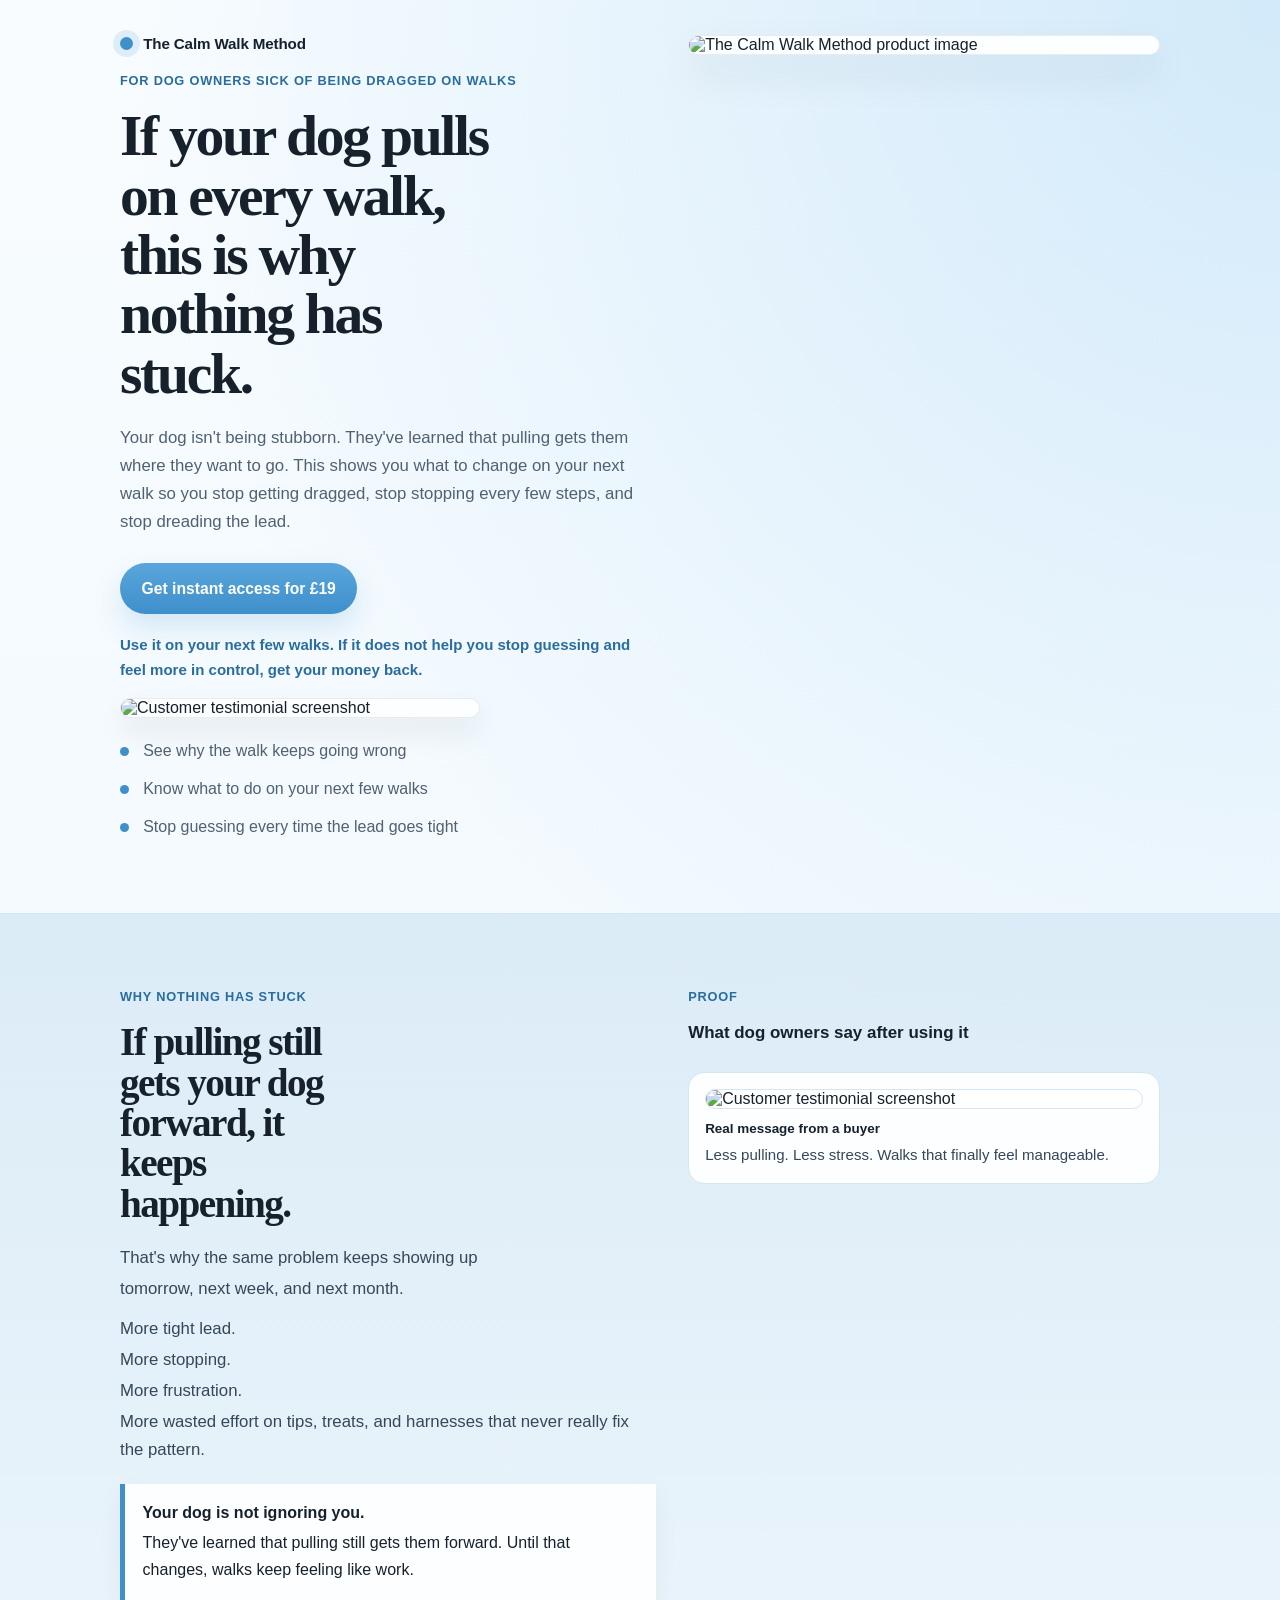
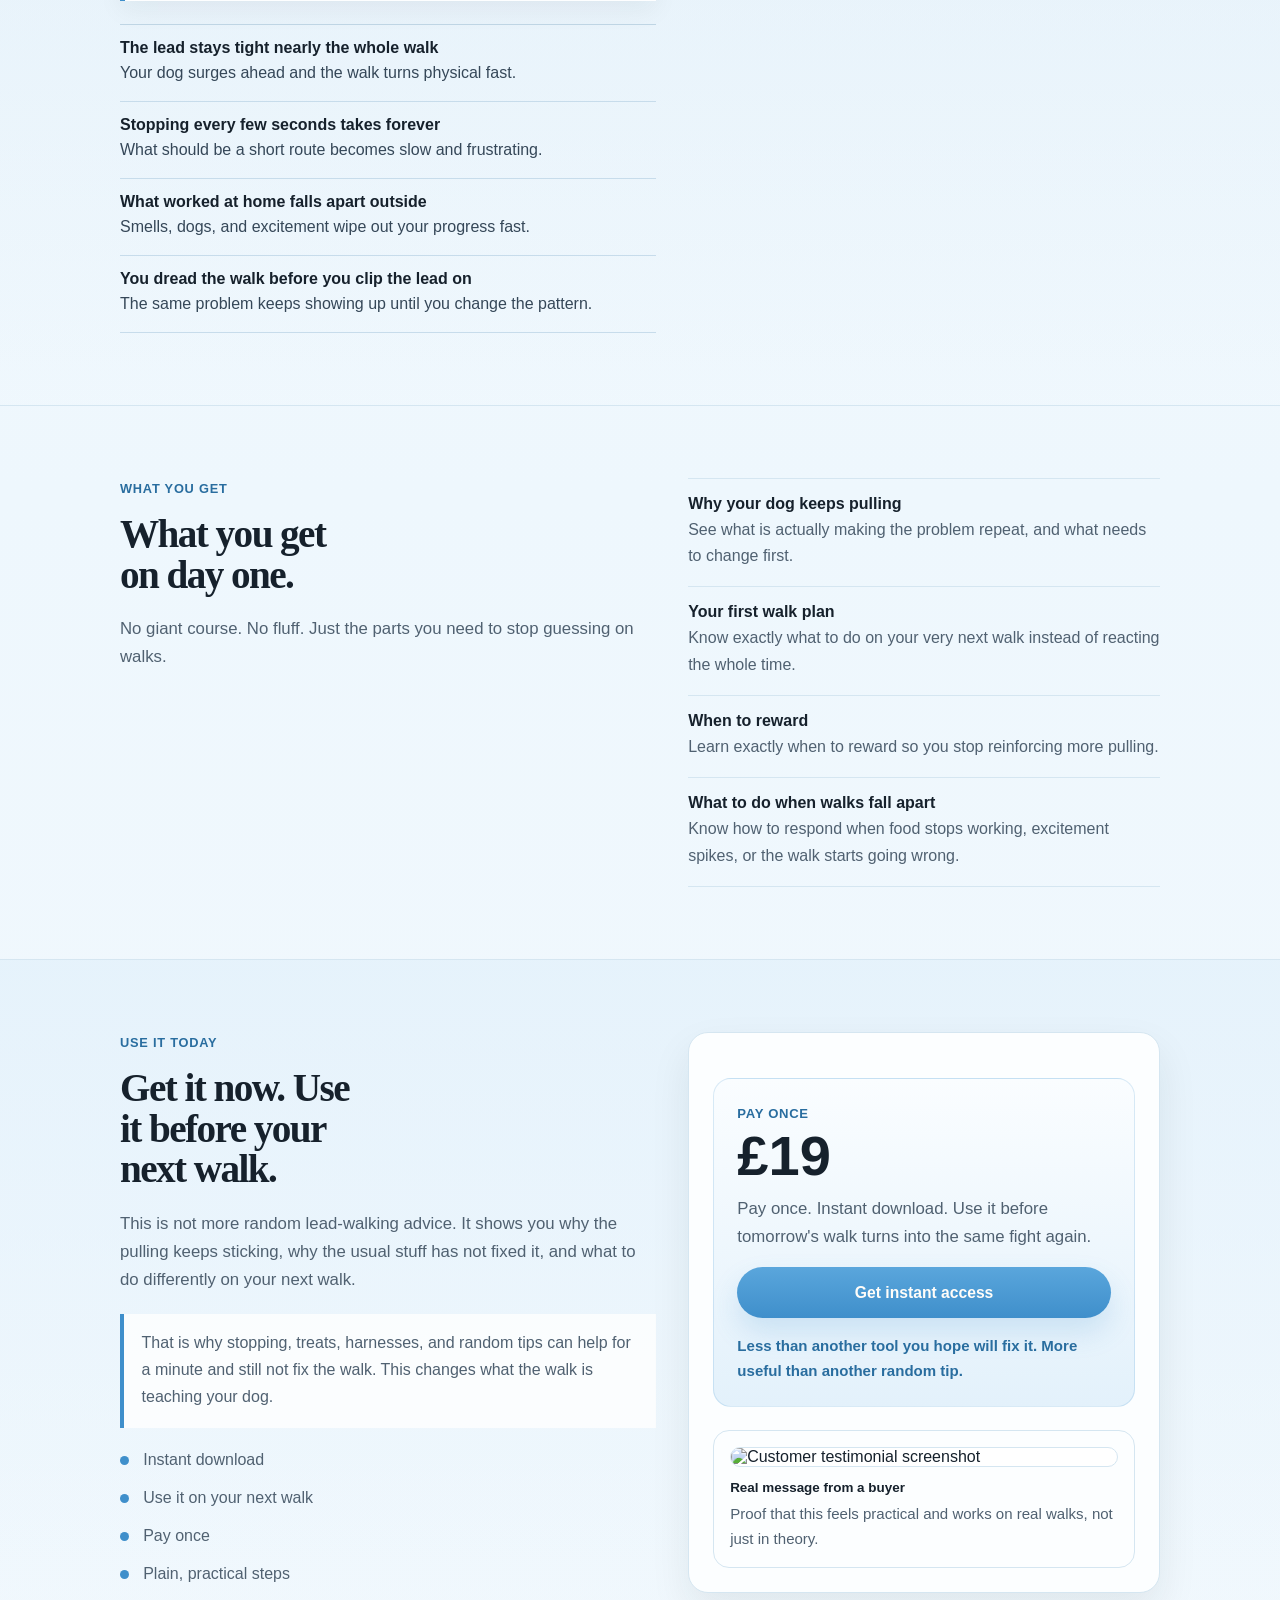
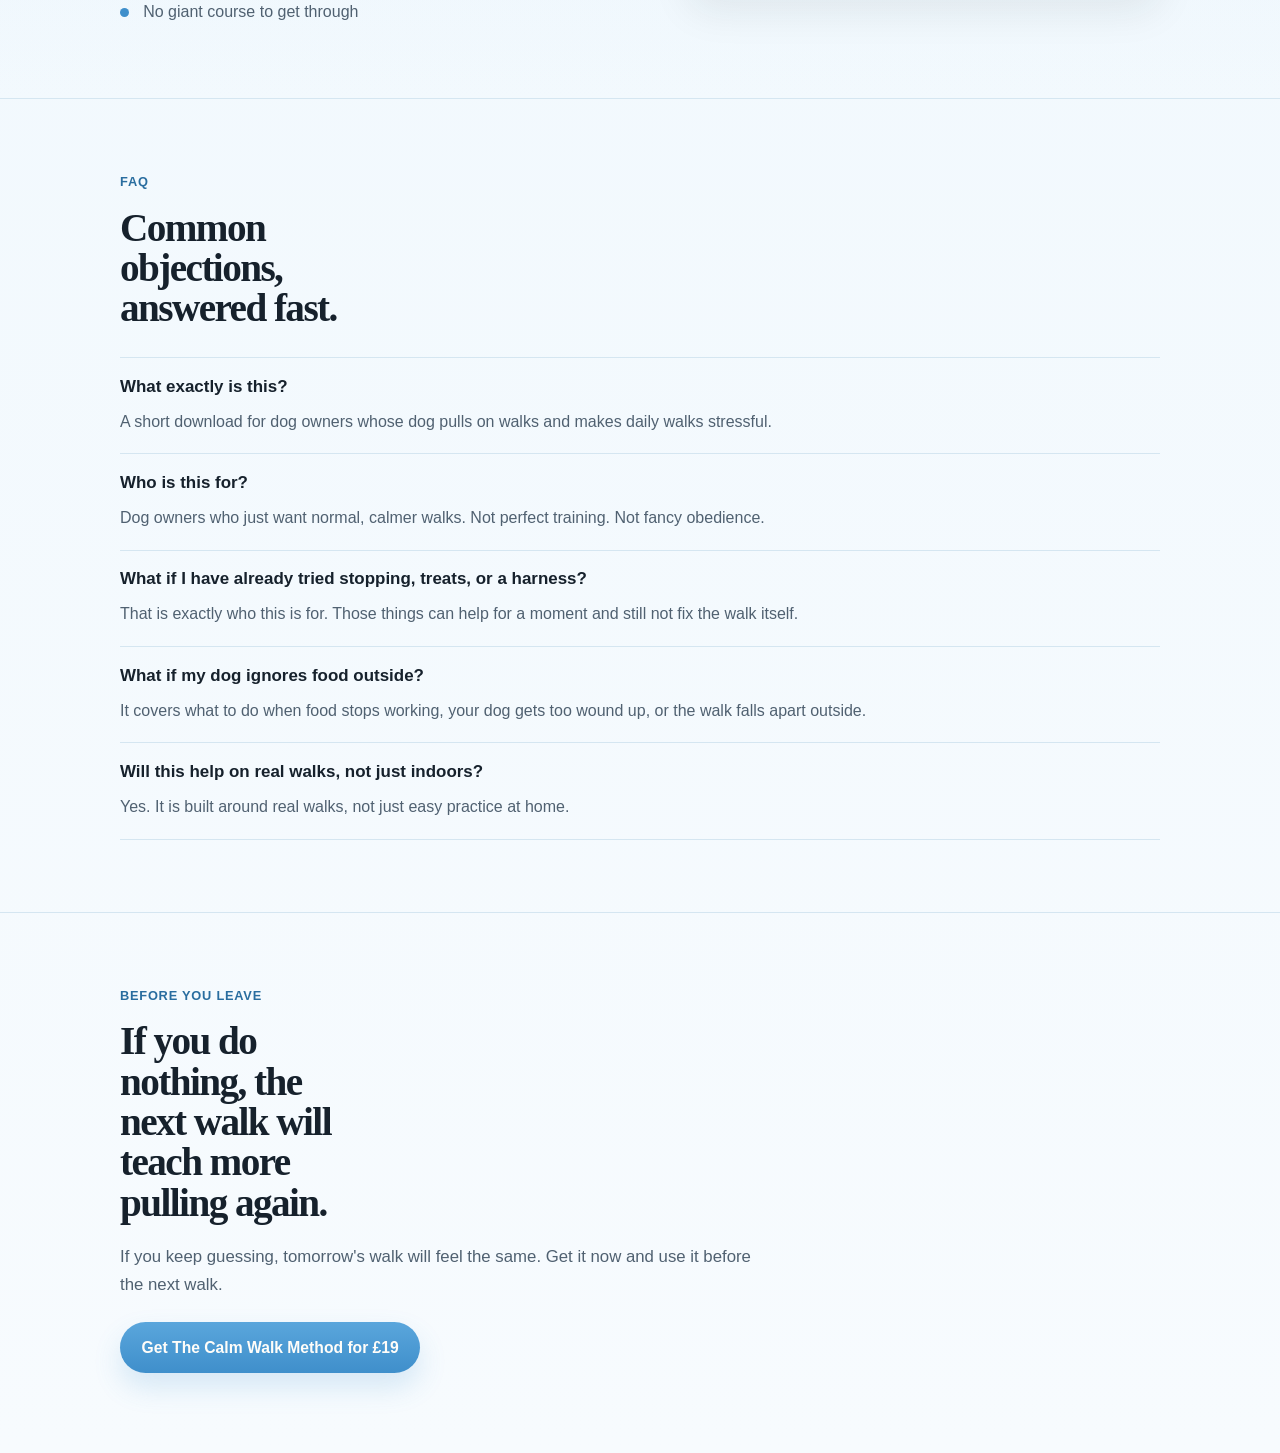
==== commit 96d40762: "Add testimonial proof screenshots" ====
--- a/framework - landing page/index.html
+++ b/framework - landing page/index.html
@@ -337,11 +337,15 @@
       }
 
       .proof-slot__frame {
-        aspect-ratio: 4 / 5;
         border: 1px solid var(--line);
         border-radius: 12px;
-        background:
-          linear-gradient(180deg, rgba(255, 255, 255, 0.94) 0%, rgba(238, 247, 253, 0.96) 100%);
+        overflow: hidden;
+        background: #ffffff;
+      }
+
+      .proof-slot__frame img {
+        width: 100%;
+        height: auto;
       }
 
       .proof-slot__label {
@@ -541,7 +545,7 @@
               </p>
 
               <div class="hero__actions">
-                <a class="btn" href="#offer">Get instant access for £19</a>
+                <a class="btn" href="#offer">Get instant access for &pound;19</a>
               </div>
 
               <p class="hero__trust">Use it on your next few walks. If it does not help you stop guessing and feel more in control, get your money back.</p>
@@ -605,15 +609,14 @@
 
             <div>
               <p class="eyebrow">Proof</p>
-              <h3>Photo testimonial placeholder #1</h3>
-              <p class="lede" style="margin-top: 0.75rem;">
-                Put a WhatsApp, email, or Instagram DM screenshot here from a buyer saying walks finally felt easier or they finally understood why nothing had worked before.
-              </p>
+              <h3>What dog owners say after using it</h3>
 
               <div class="proof-slot">
-                <div class="proof-slot__frame"></div>
-                <div class="proof-slot__label">Drop proof screenshot here</div>
-                <p class="proof-slot__copy">Best use: a raw message about less pulling, less stress, or a walk that finally felt manageable.</p>
+                <div class="proof-slot__frame">
+                  <img src="test2.png" alt="Customer testimonial screenshot" />
+                </div>
+                <div class="proof-slot__label">Real message from a buyer</div>
+                <p class="proof-slot__copy">Less pulling. Less stress. Walks that finally feel manageable.</p>
               </div>
             </div>
           </div>
@@ -659,7 +662,7 @@
                 This is not more random lead-walking advice. It shows you why the pulling keeps sticking, why the usual stuff has not fixed it, and what to do differently on your next walk.
               </p>
               <div class="note">
-                <p>This works because it changes what the walk is teaching your dog, not just the tool you buy or the trick you try.</p>
+                <p>That is why stopping, treats, harnesses, and random tips can help for a minute and still not fix the walk. This changes what the walk is teaching your dog.</p>
               </div>
 
               <ul class="offer-list">
@@ -674,7 +677,7 @@
             <div class="offer-shell">
               <div class="offer-box">
                 <p class="price-label">Pay once</p>
-                <div class="price">£19</div>
+                <div class="price">&pound;19</div>
                 <p class="lede" style="margin-top: 0.8rem;">
                   Pay once. Instant download. Use it before tomorrow's walk turns into the same fight again.
                 </p>
@@ -683,9 +686,11 @@
               </div>
 
               <div class="proof-slot">
-                <div class="proof-slot__frame"></div>
-                <div class="proof-slot__label">Photo testimonial placeholder #2</div>
-                <p class="proof-slot__copy">Put a raw buyer screenshot here saying the guide made walks manageable, reduced pulling, or finally gave them a plan that worked outside.</p>
+                <div class="proof-slot__frame">
+                  <img src="test3.png" alt="Customer testimonial screenshot" />
+                </div>
+                <div class="proof-slot__label">Real message from a buyer</div>
+                <p class="proof-slot__copy">Proof that this feels practical and works on real walks, not just in theory.</p>
               </div>
             </div>
           </div>
@@ -730,7 +735,7 @@
             </p>
 
             <div class="hero__actions" style="margin-top: 1.4rem;">
-              <a class="btn" href="thank-you.html">Get The Calm Walk Method for £19</a>
+              <a class="btn" href="thank-you.html">Get The Calm Walk Method for &pound;19</a>
             </div>
           </div>
         </section>
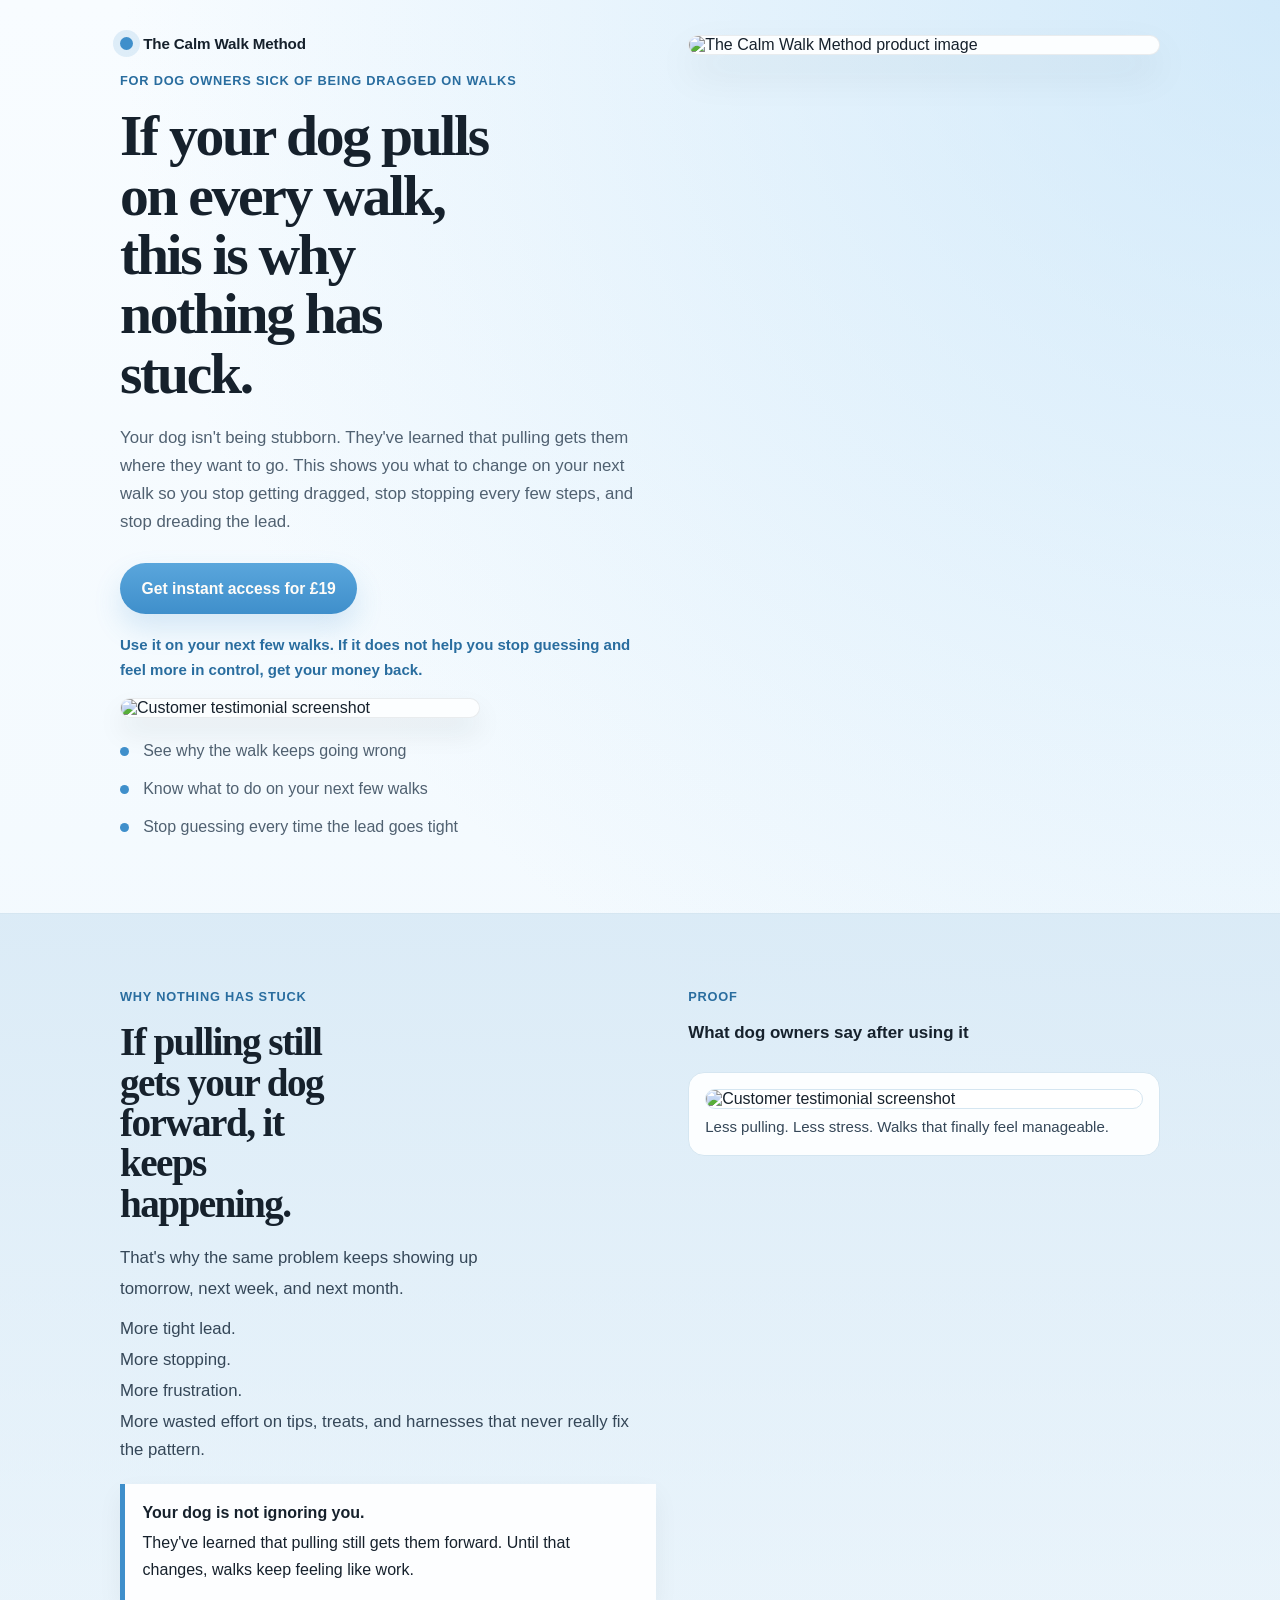
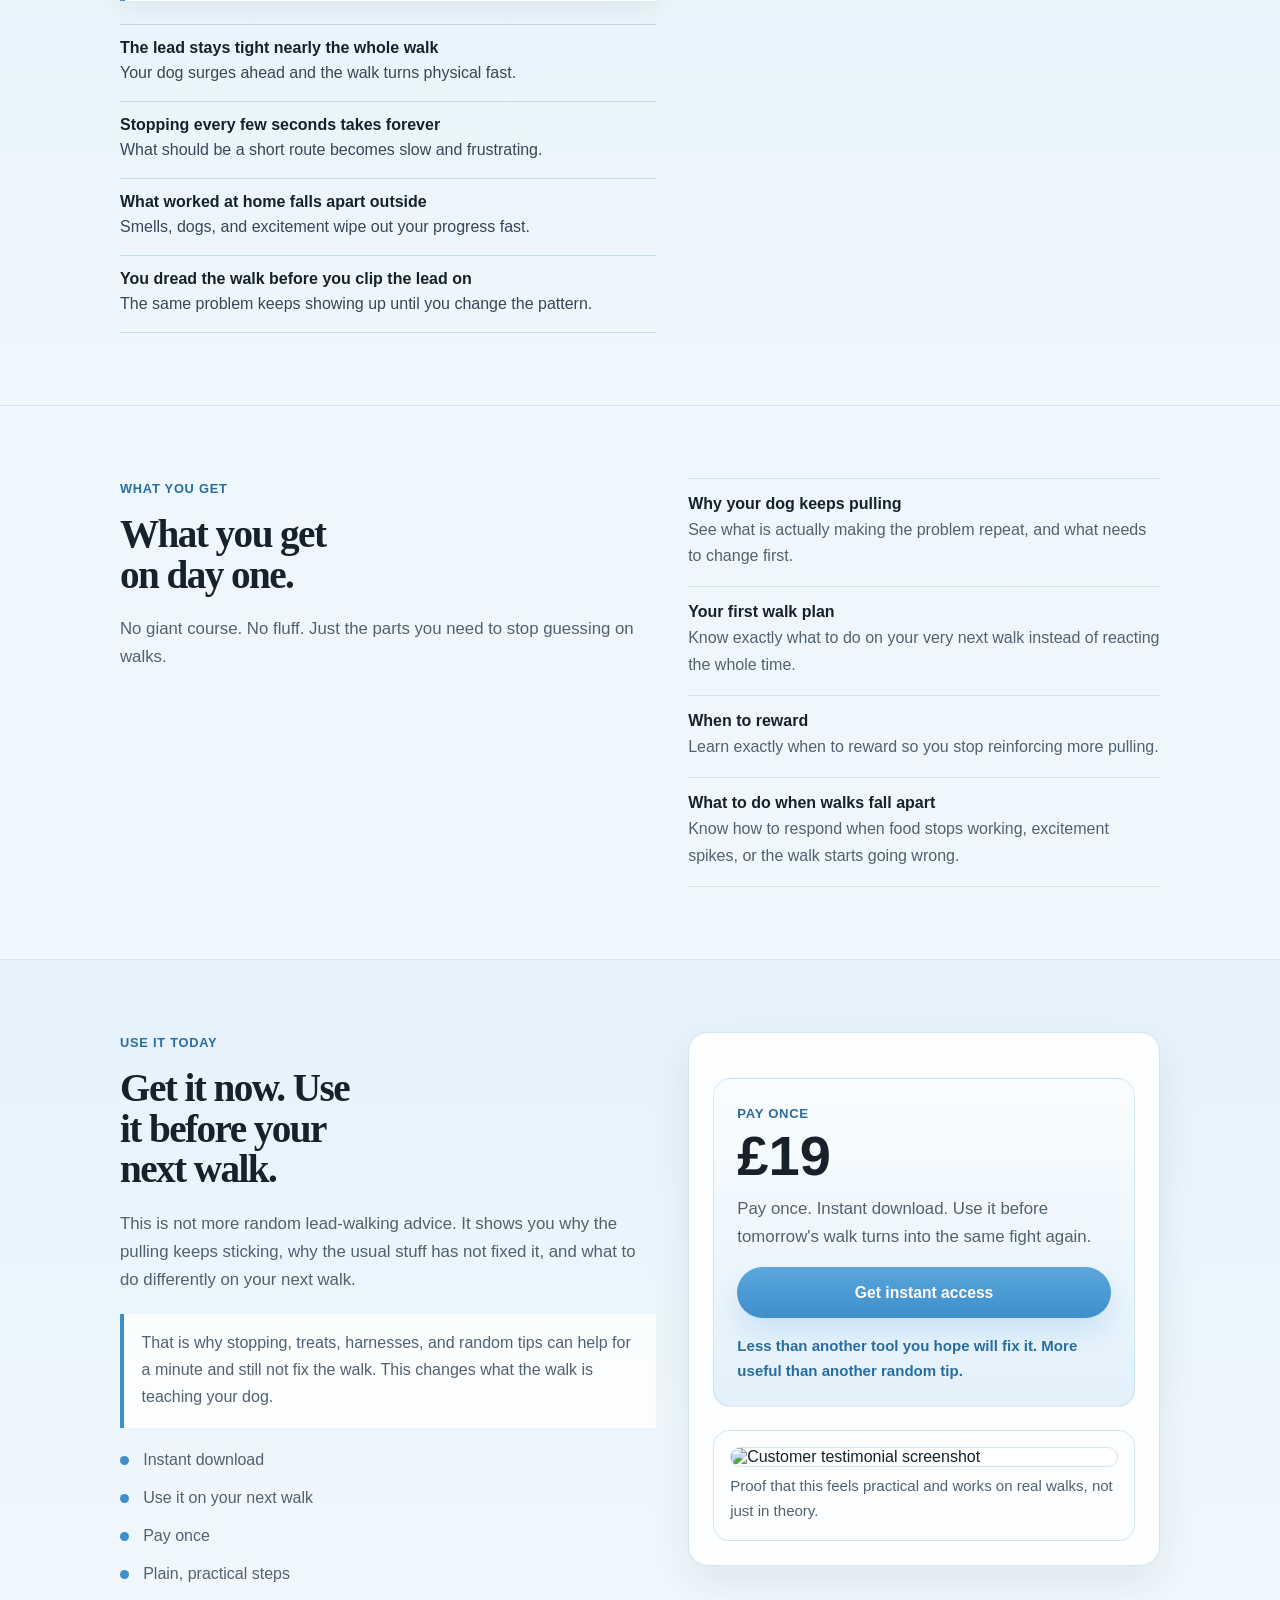
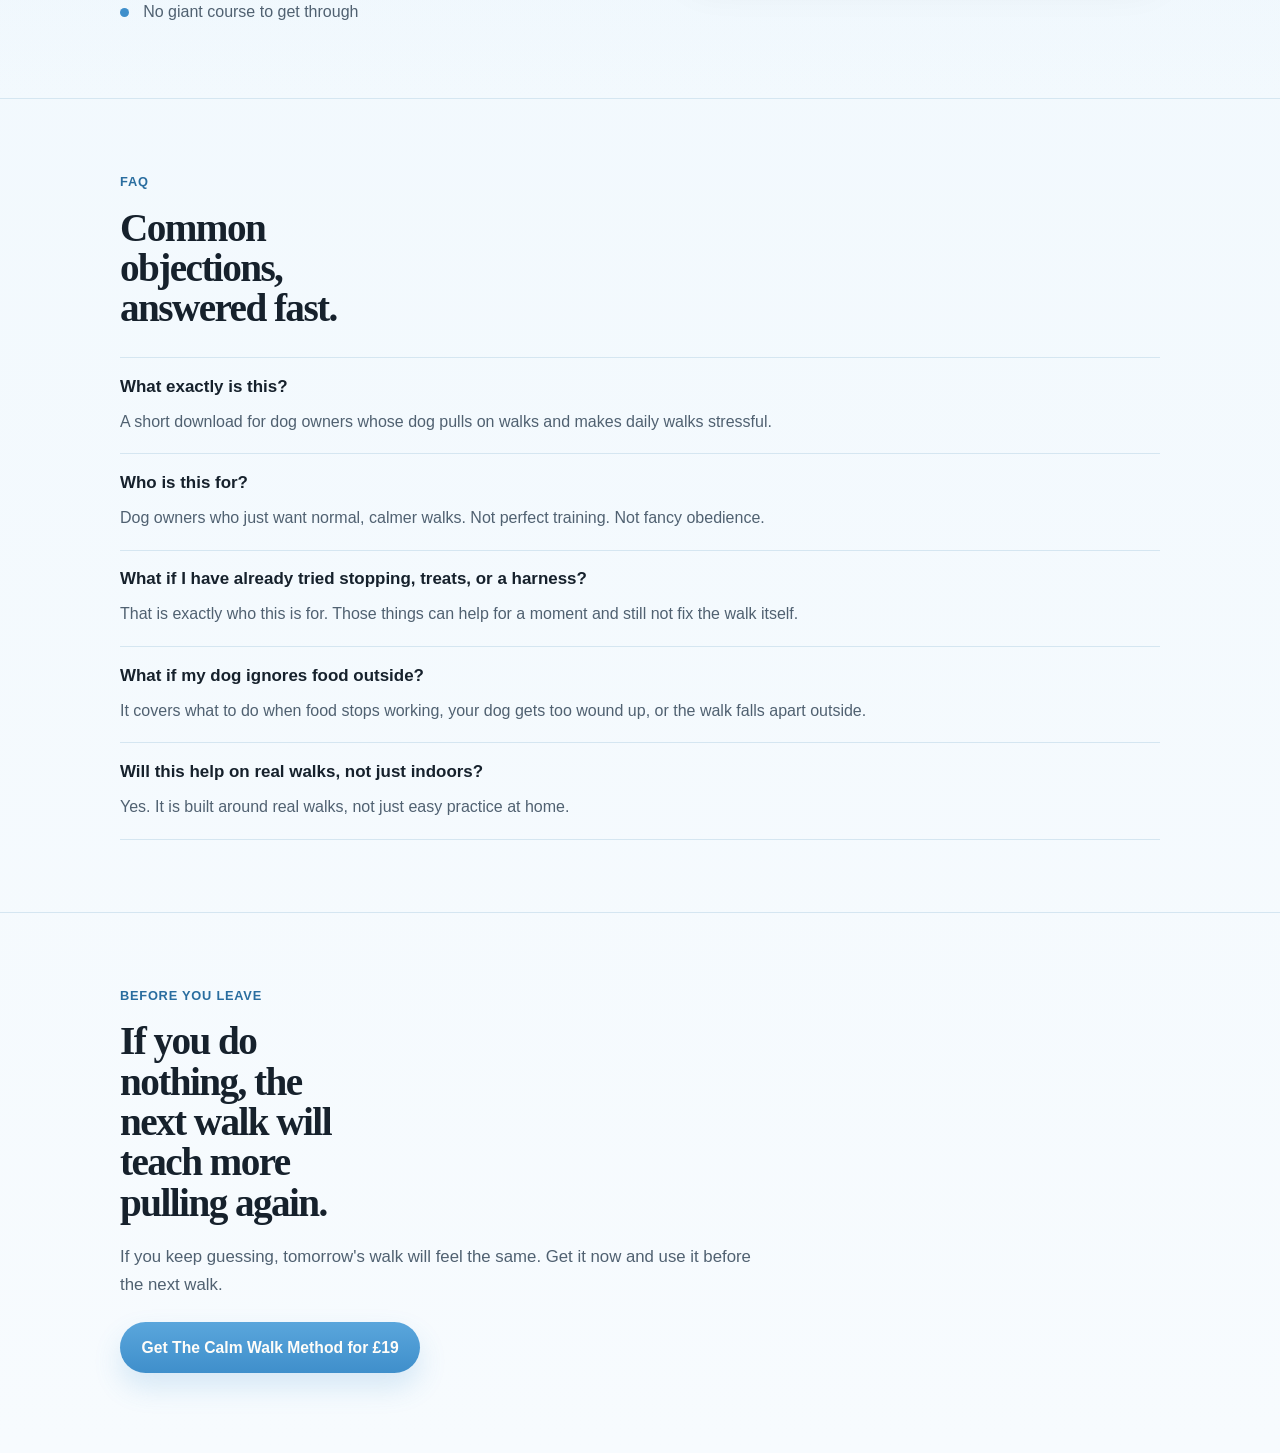
==== commit ff55e08f: "Simplify testimonial proof labels" ====
--- a/framework - landing page/index.html
+++ b/framework - landing page/index.html
@@ -615,7 +615,6 @@
                 <div class="proof-slot__frame">
                   <img src="test2.png" alt="Customer testimonial screenshot" />
                 </div>
-                <div class="proof-slot__label">Real message from a buyer</div>
                 <p class="proof-slot__copy">Less pulling. Less stress. Walks that finally feel manageable.</p>
               </div>
             </div>
@@ -689,7 +688,6 @@
                 <div class="proof-slot__frame">
                   <img src="test3.png" alt="Customer testimonial screenshot" />
                 </div>
-                <div class="proof-slot__label">Real message from a buyer</div>
                 <p class="proof-slot__copy">Proof that this feels practical and works on real walks, not just in theory.</p>
               </div>
             </div>
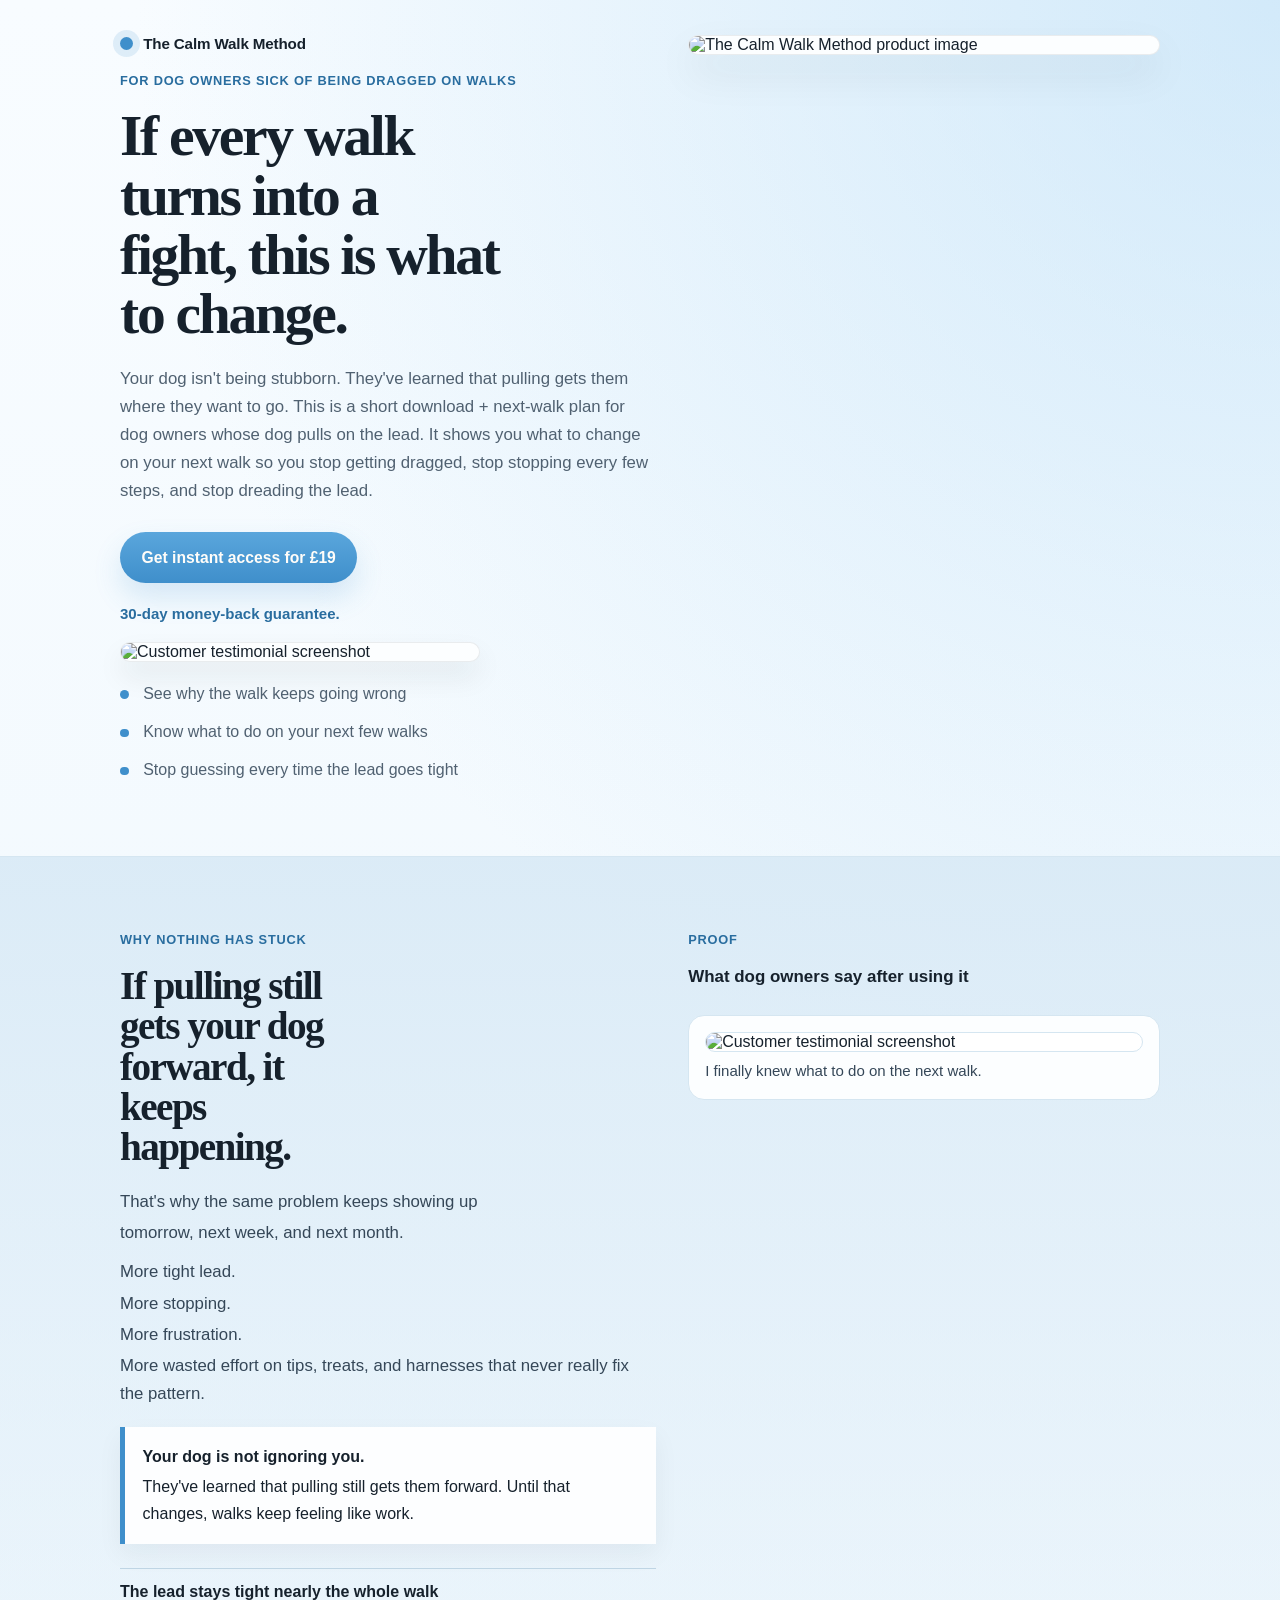
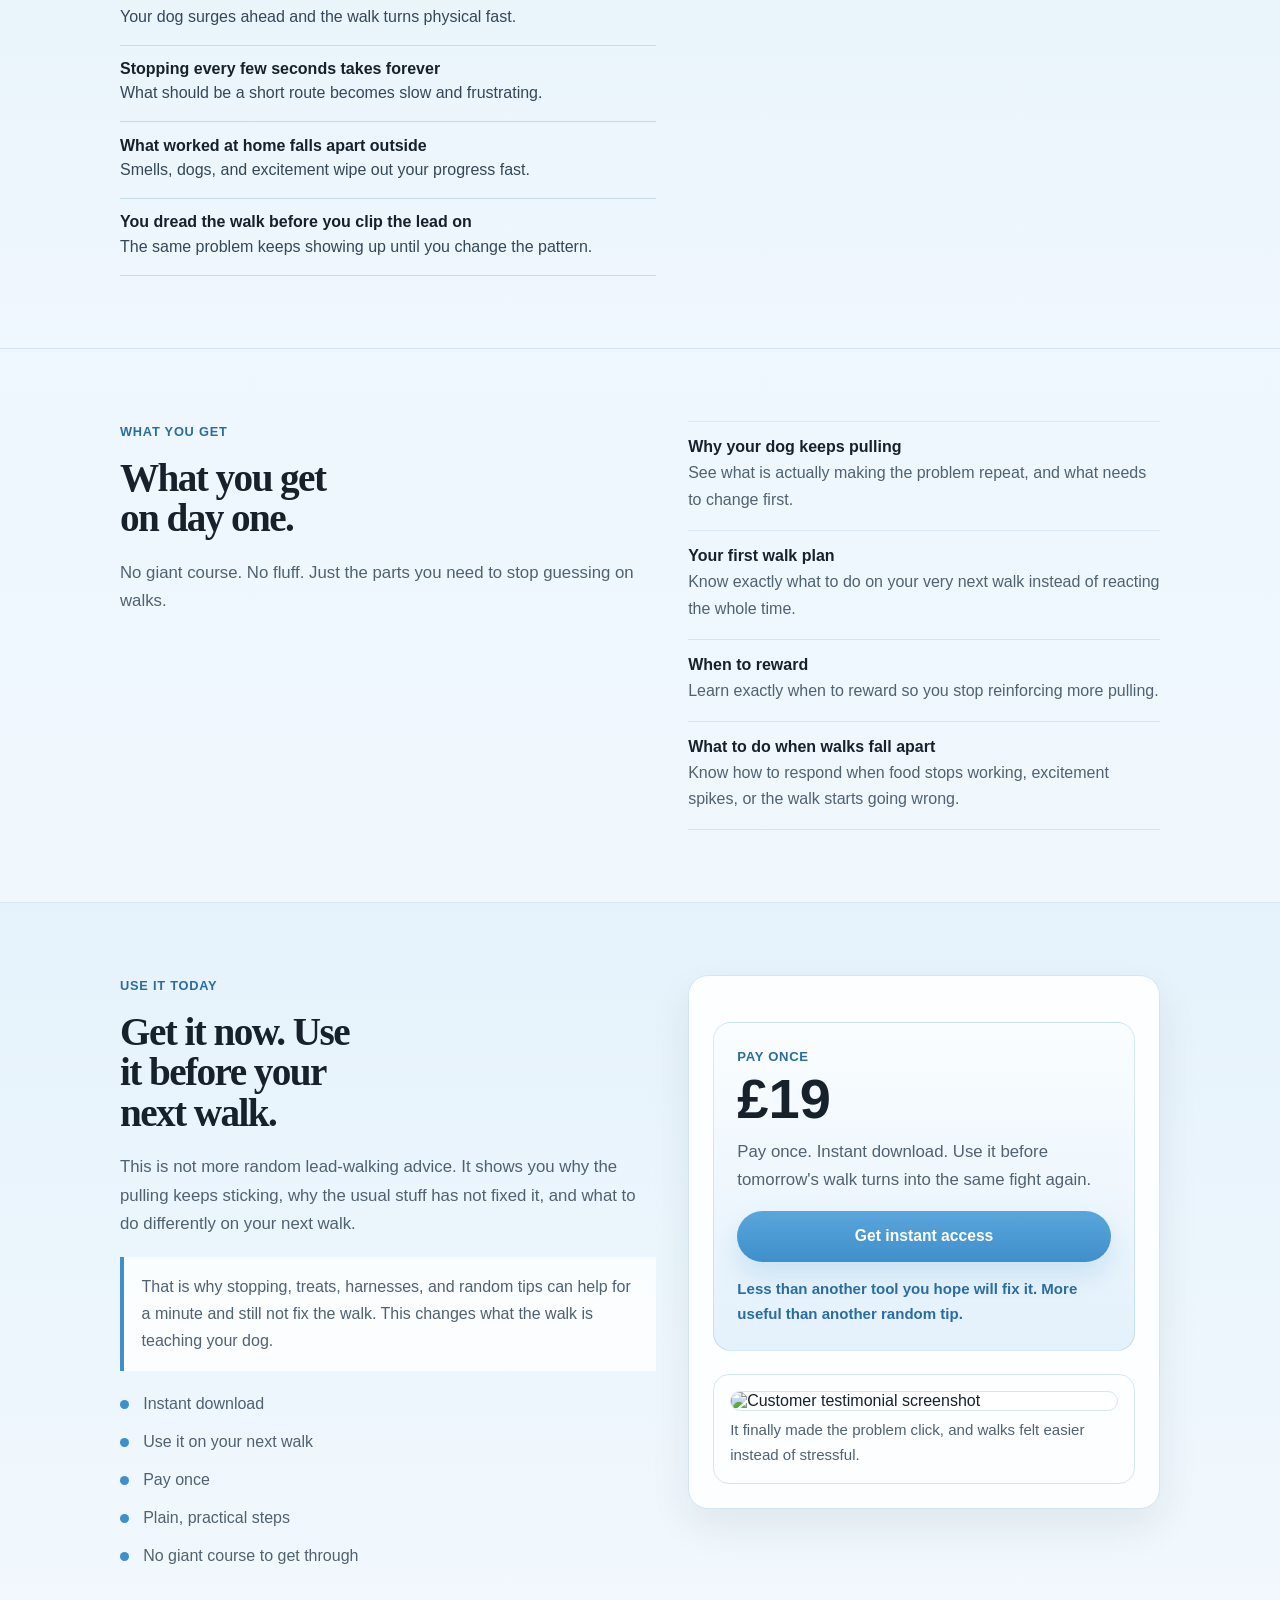
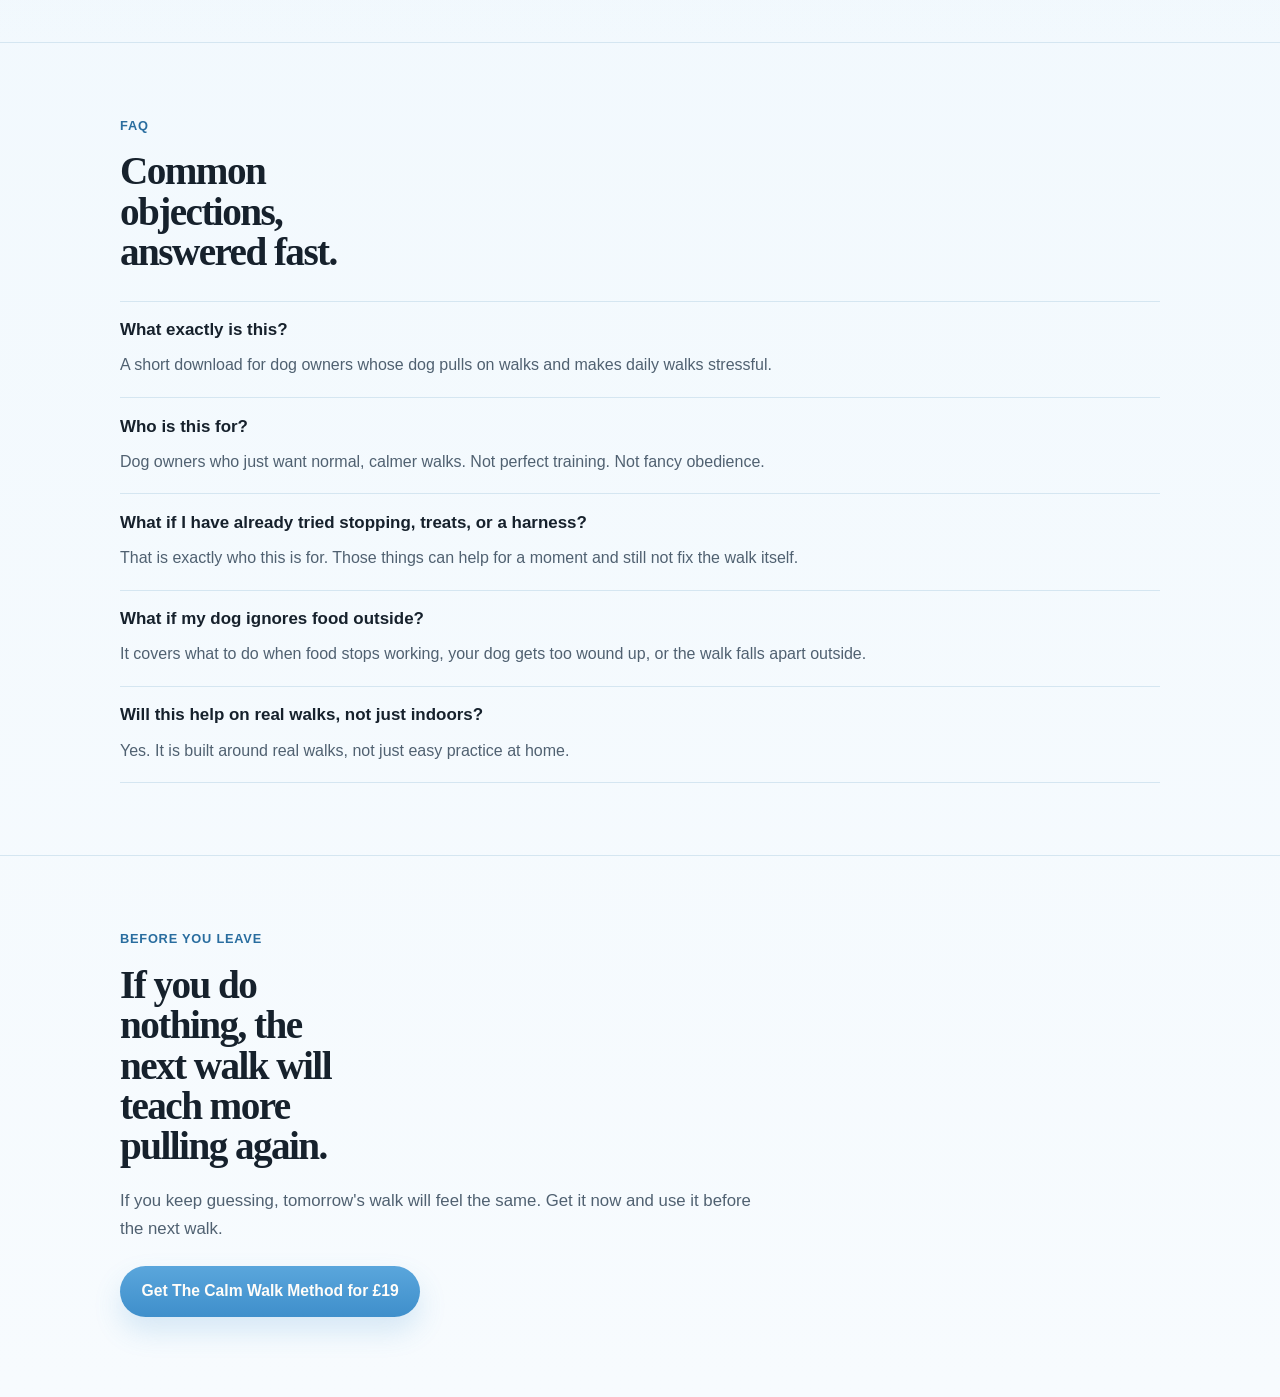
==== commit b9b50818: "Sharpen hero and proof messaging" ====
--- a/framework - landing page/index.html
+++ b/framework - landing page/index.html
@@ -539,16 +539,16 @@
               </div>
 
               <p class="eyebrow">For dog owners sick of being dragged on walks</p>
-              <h1>If your dog pulls on every walk, this is why nothing has stuck.</h1>
+              <h1>If every walk turns into a fight, this is what to change.</h1>
               <p class="lede">
-                Your dog isn't being stubborn. They've learned that pulling gets them where they want to go. This shows you what to change on your next walk so you stop getting dragged, stop stopping every few steps, and stop dreading the lead.
+                Your dog isn't being stubborn. They've learned that pulling gets them where they want to go. This is a short download + next-walk plan for dog owners whose dog pulls on the lead. It shows you what to change on your next walk so you stop getting dragged, stop stopping every few steps, and stop dreading the lead.
               </p>
 
               <div class="hero__actions">
-                <a class="btn" href="#offer">Get instant access for &pound;19</a>
-              </div>
-
-              <p class="hero__trust">Use it on your next few walks. If it does not help you stop guessing and feel more in control, get your money back.</p>
+                <a class="btn" href="thank-you.html">Get instant access for &pound;19</a>
+              </div>
+
+              <p class="hero__trust">30-day money-back guarantee.</p>
 
               <div class="hero-proof">
                 <img src="testimonial1.jpg" alt="Customer testimonial screenshot" />
@@ -615,7 +615,7 @@
                 <div class="proof-slot__frame">
                   <img src="test2.png" alt="Customer testimonial screenshot" />
                 </div>
-                <p class="proof-slot__copy">Less pulling. Less stress. Walks that finally feel manageable.</p>
+                <p class="proof-slot__copy">I finally knew what to do on the next walk.</p>
               </div>
             </div>
           </div>
@@ -688,7 +688,7 @@
                 <div class="proof-slot__frame">
                   <img src="test3.png" alt="Customer testimonial screenshot" />
                 </div>
-                <p class="proof-slot__copy">Proof that this feels practical and works on real walks, not just in theory.</p>
+                <p class="proof-slot__copy">It finally made the problem click, and walks felt easier instead of stressful.</p>
               </div>
             </div>
           </div>
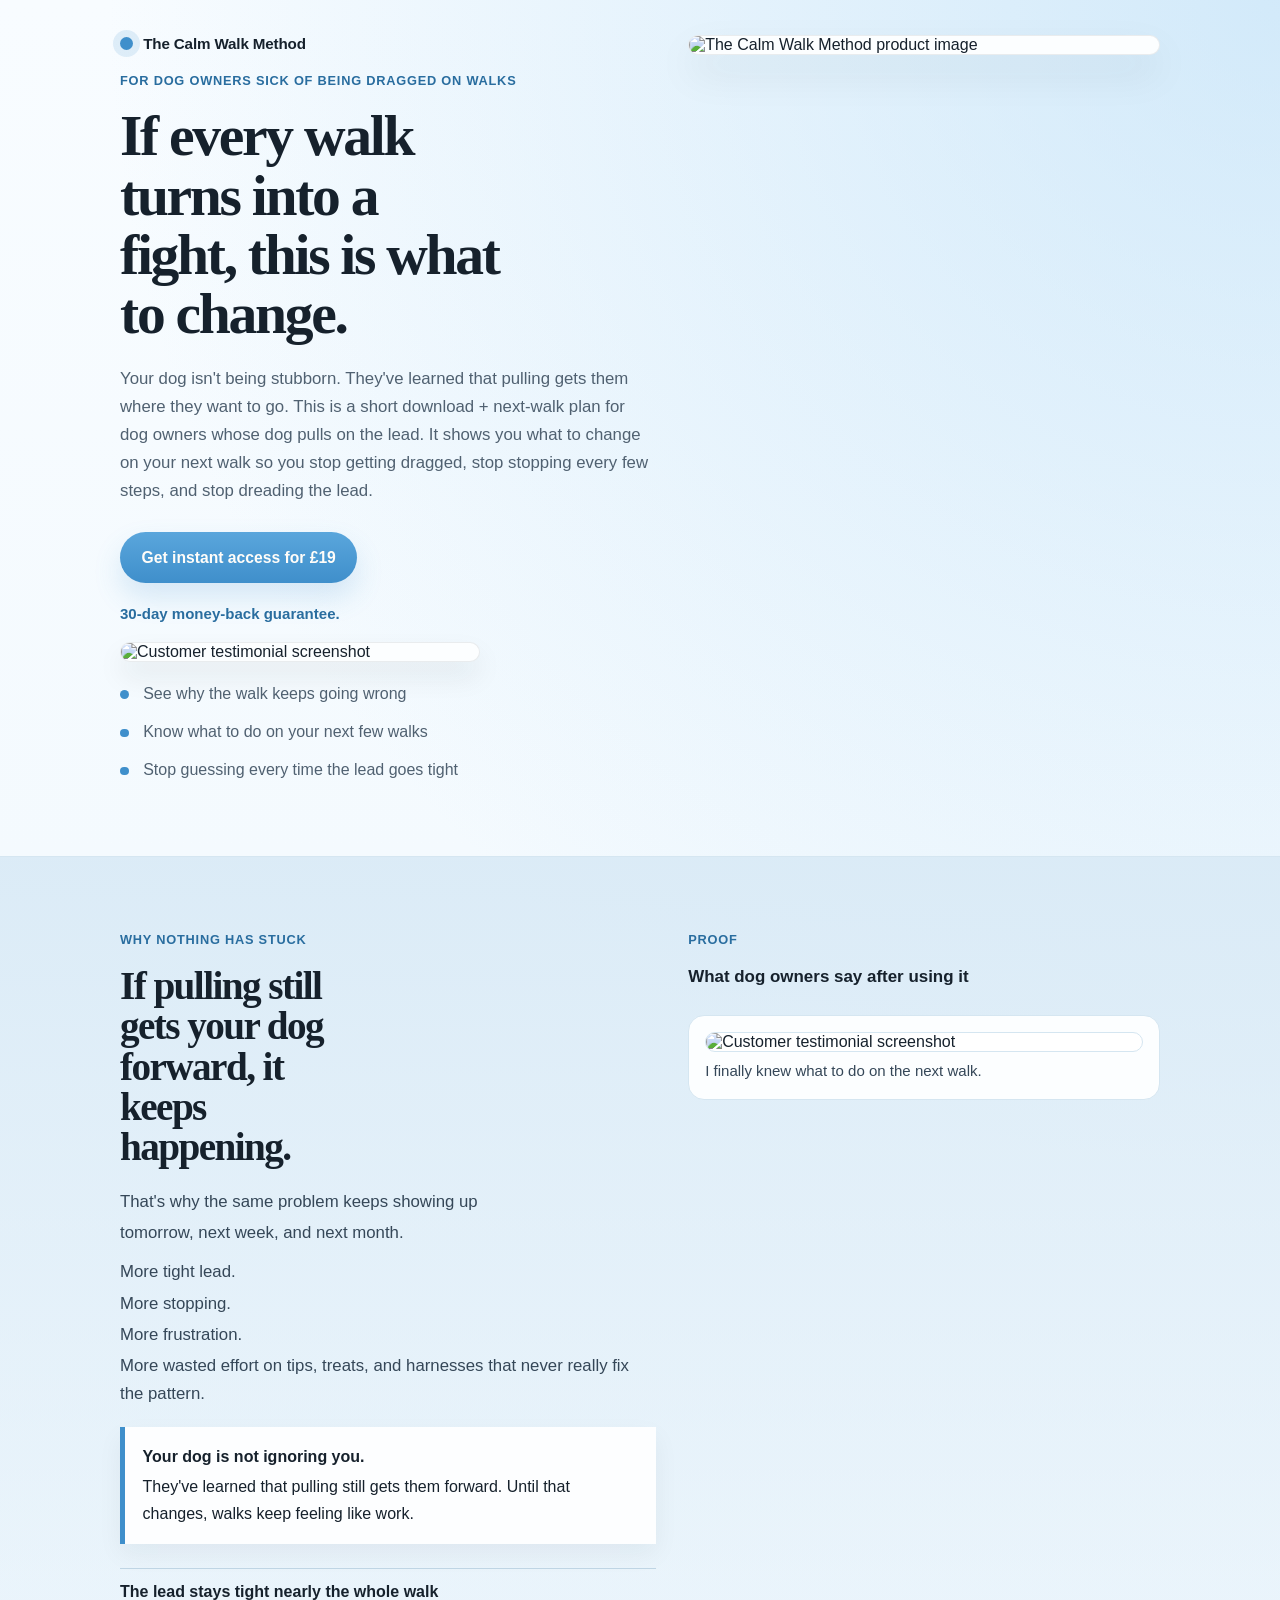
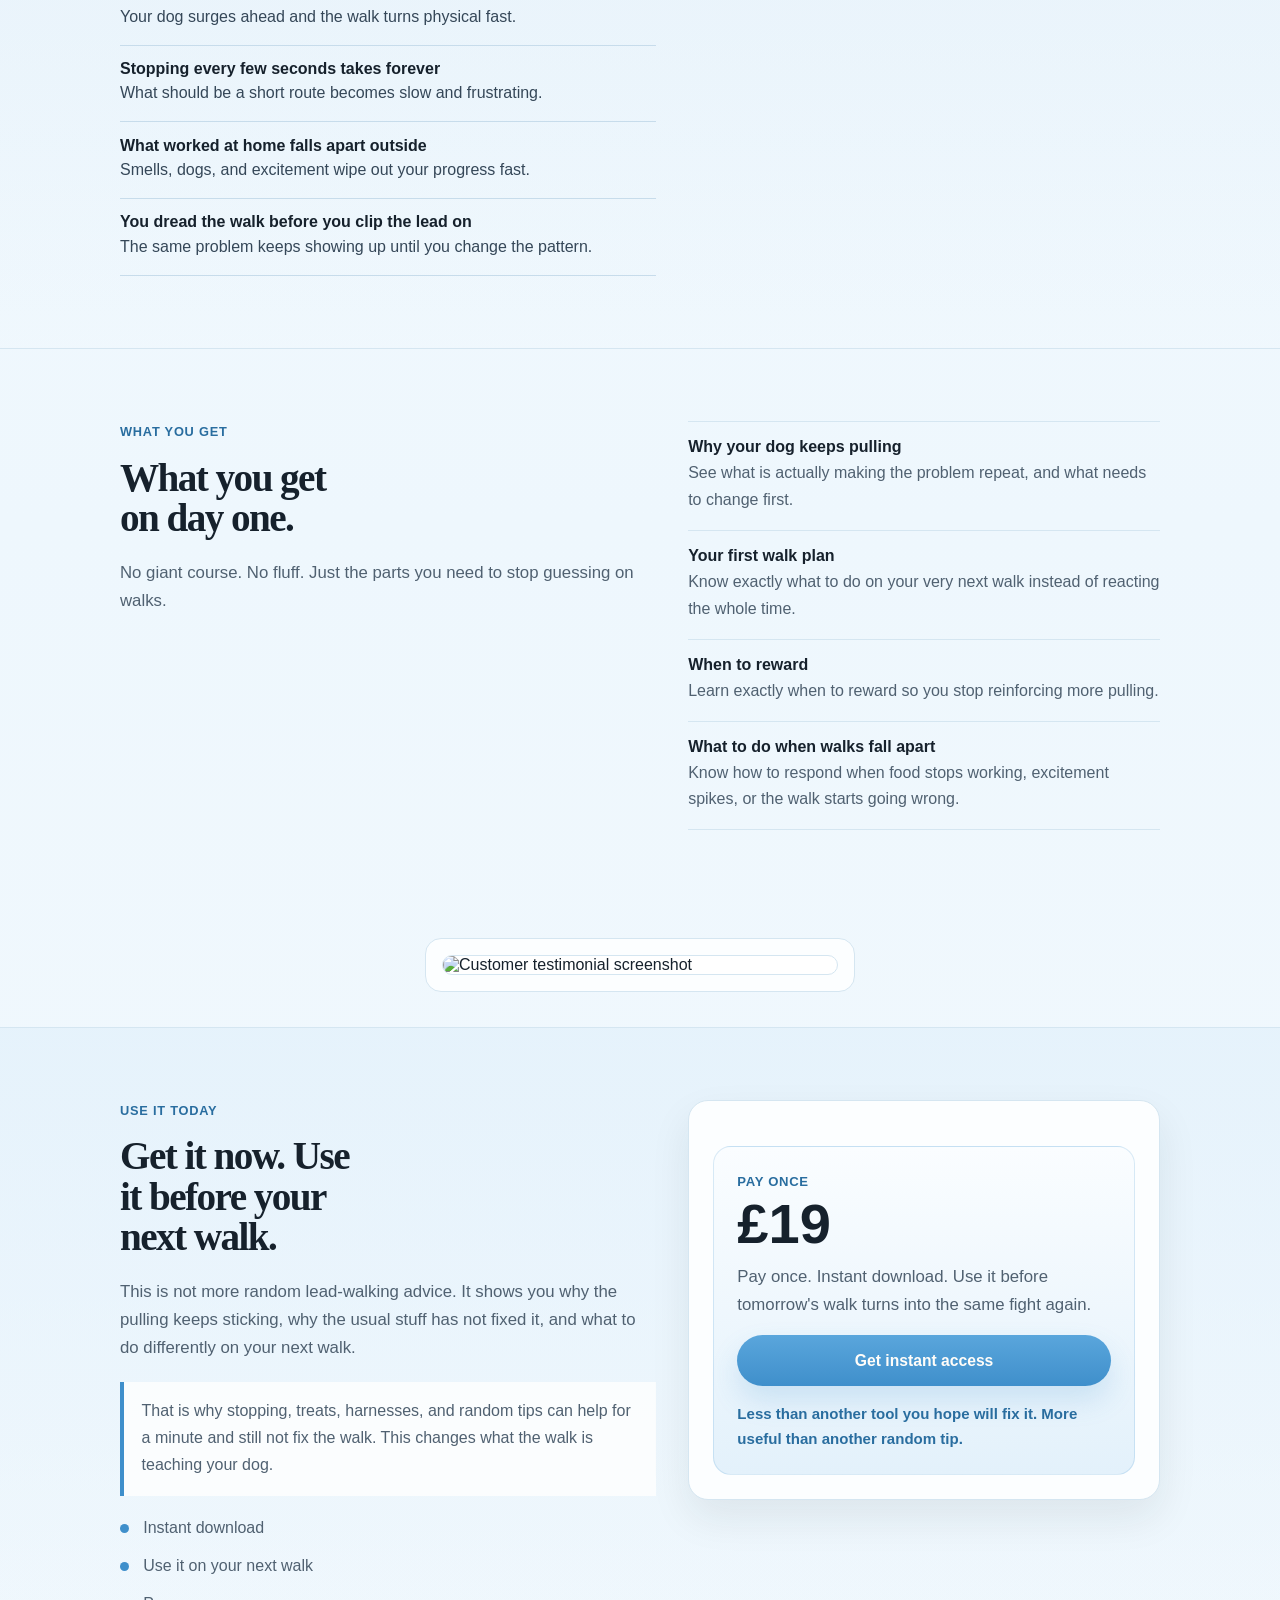
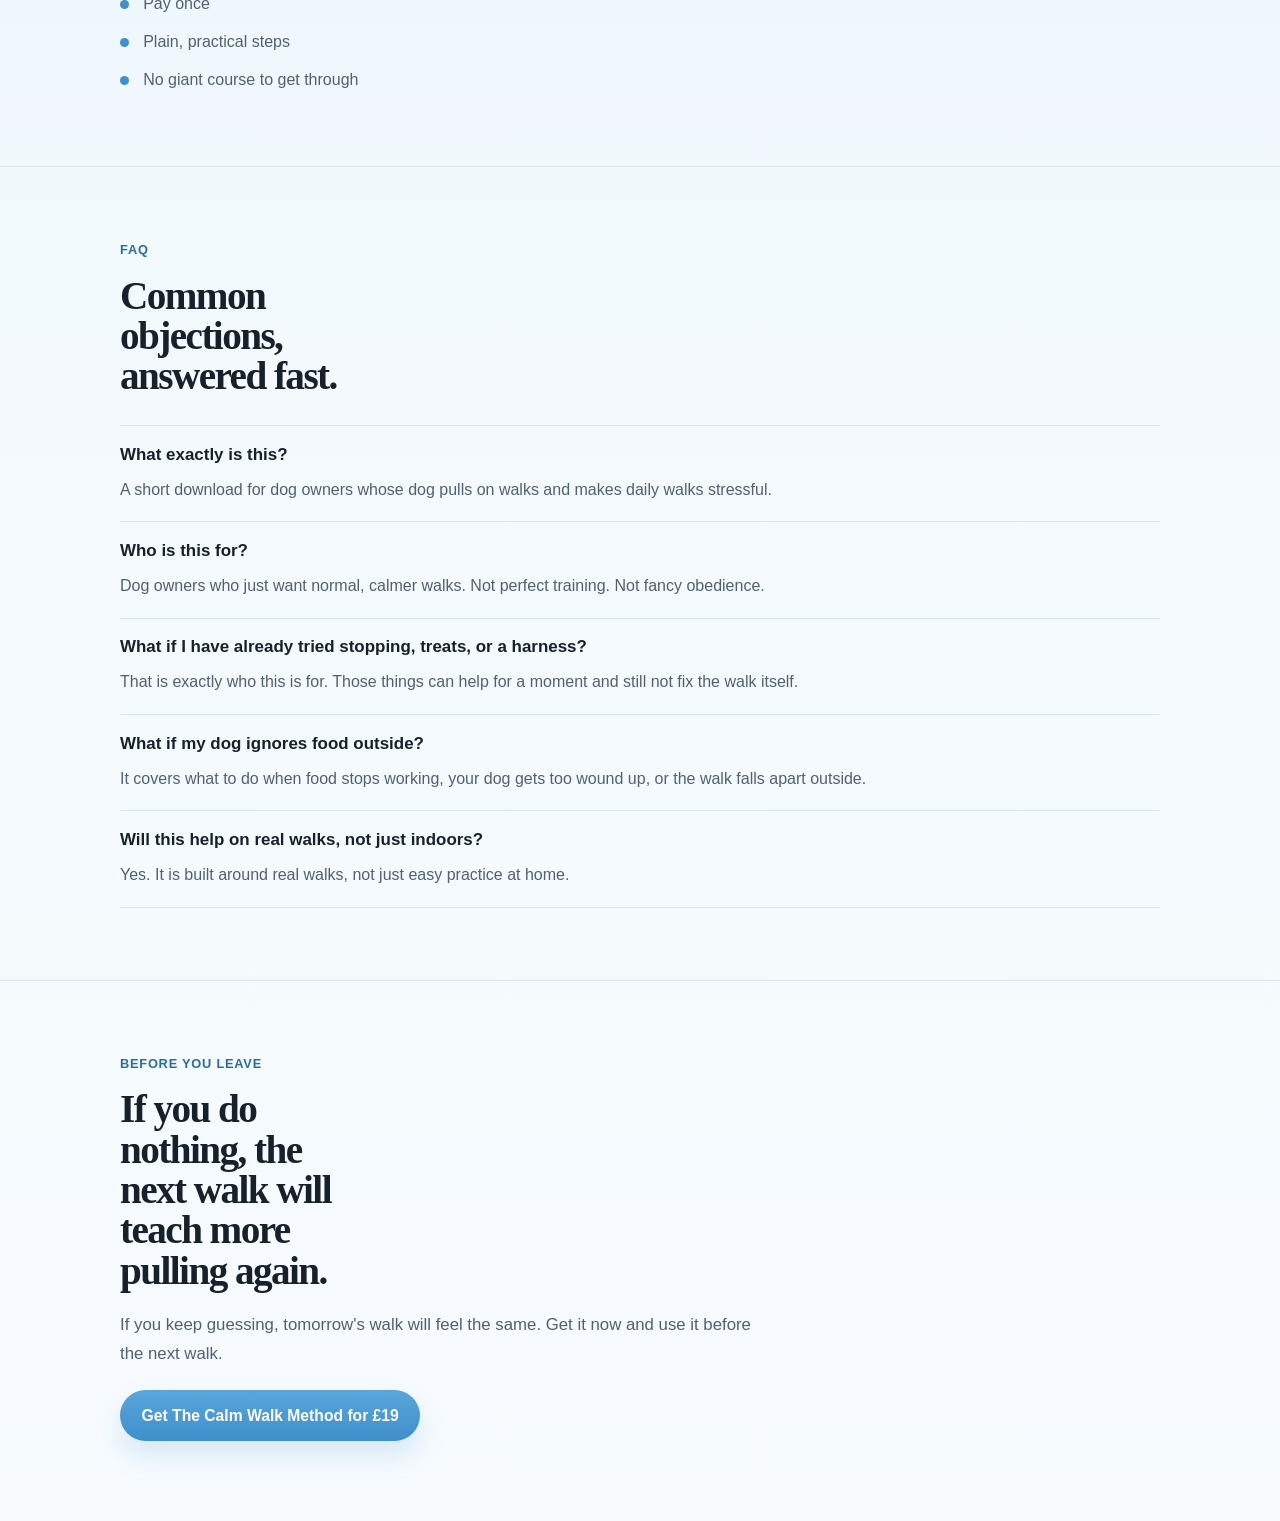
==== commit 3ec026f7: "Reposition testimonial proof section" ====
--- a/framework - landing page/index.html
+++ b/framework - landing page/index.html
@@ -262,6 +262,11 @@
         background: linear-gradient(180deg, rgba(227, 241, 251, 0.78) 0%, rgba(247, 251, 254, 0) 100%);
       }
 
+      .section--bridge {
+        padding: 2.2rem 0;
+        border-top: 0;
+      }
+
       .section--problem {
         background: linear-gradient(180deg, rgba(217, 234, 246, 0.92) 0%, rgba(247, 251, 254, 0.08) 100%);
       }
@@ -358,6 +363,15 @@
       .proof-slot__copy {
         margin-top: 0.35rem;
         font-size: 0.94rem;
+      }
+
+      .proof-bridge {
+        max-width: 430px;
+        margin: 0 auto;
+      }
+
+      .proof-bridge .proof-slot {
+        margin-top: 0;
       }
 
       .offer-shell {
@@ -438,6 +452,10 @@
         .hero,
         .section {
           padding: 3.8rem 0;
+        }
+
+        .section--bridge {
+          padding: 1.7rem 0;
         }
 
         .hero {
@@ -652,6 +670,18 @@
           </div>
         </section>
 
+        <section class="section section--bridge">
+          <div class="wrap">
+            <div class="proof-bridge">
+              <div class="proof-slot">
+                <div class="proof-slot__frame">
+                  <img src="test3.png" alt="Customer testimonial screenshot" />
+                </div>
+              </div>
+            </div>
+          </div>
+        </section>
+
         <section class="section section--warm" id="offer">
           <div class="wrap two-col">
             <div>
@@ -683,13 +713,6 @@
                 <a class="btn" href="thank-you.html">Get instant access</a>
                 <p class="offer-micro">Less than another tool you hope will fix it. More useful than another random tip.</p>
               </div>
-
-              <div class="proof-slot">
-                <div class="proof-slot__frame">
-                  <img src="test3.png" alt="Customer testimonial screenshot" />
-                </div>
-                <p class="proof-slot__copy">It finally made the problem click, and walks felt easier instead of stressful.</p>
-              </div>
             </div>
           </div>
         </section>
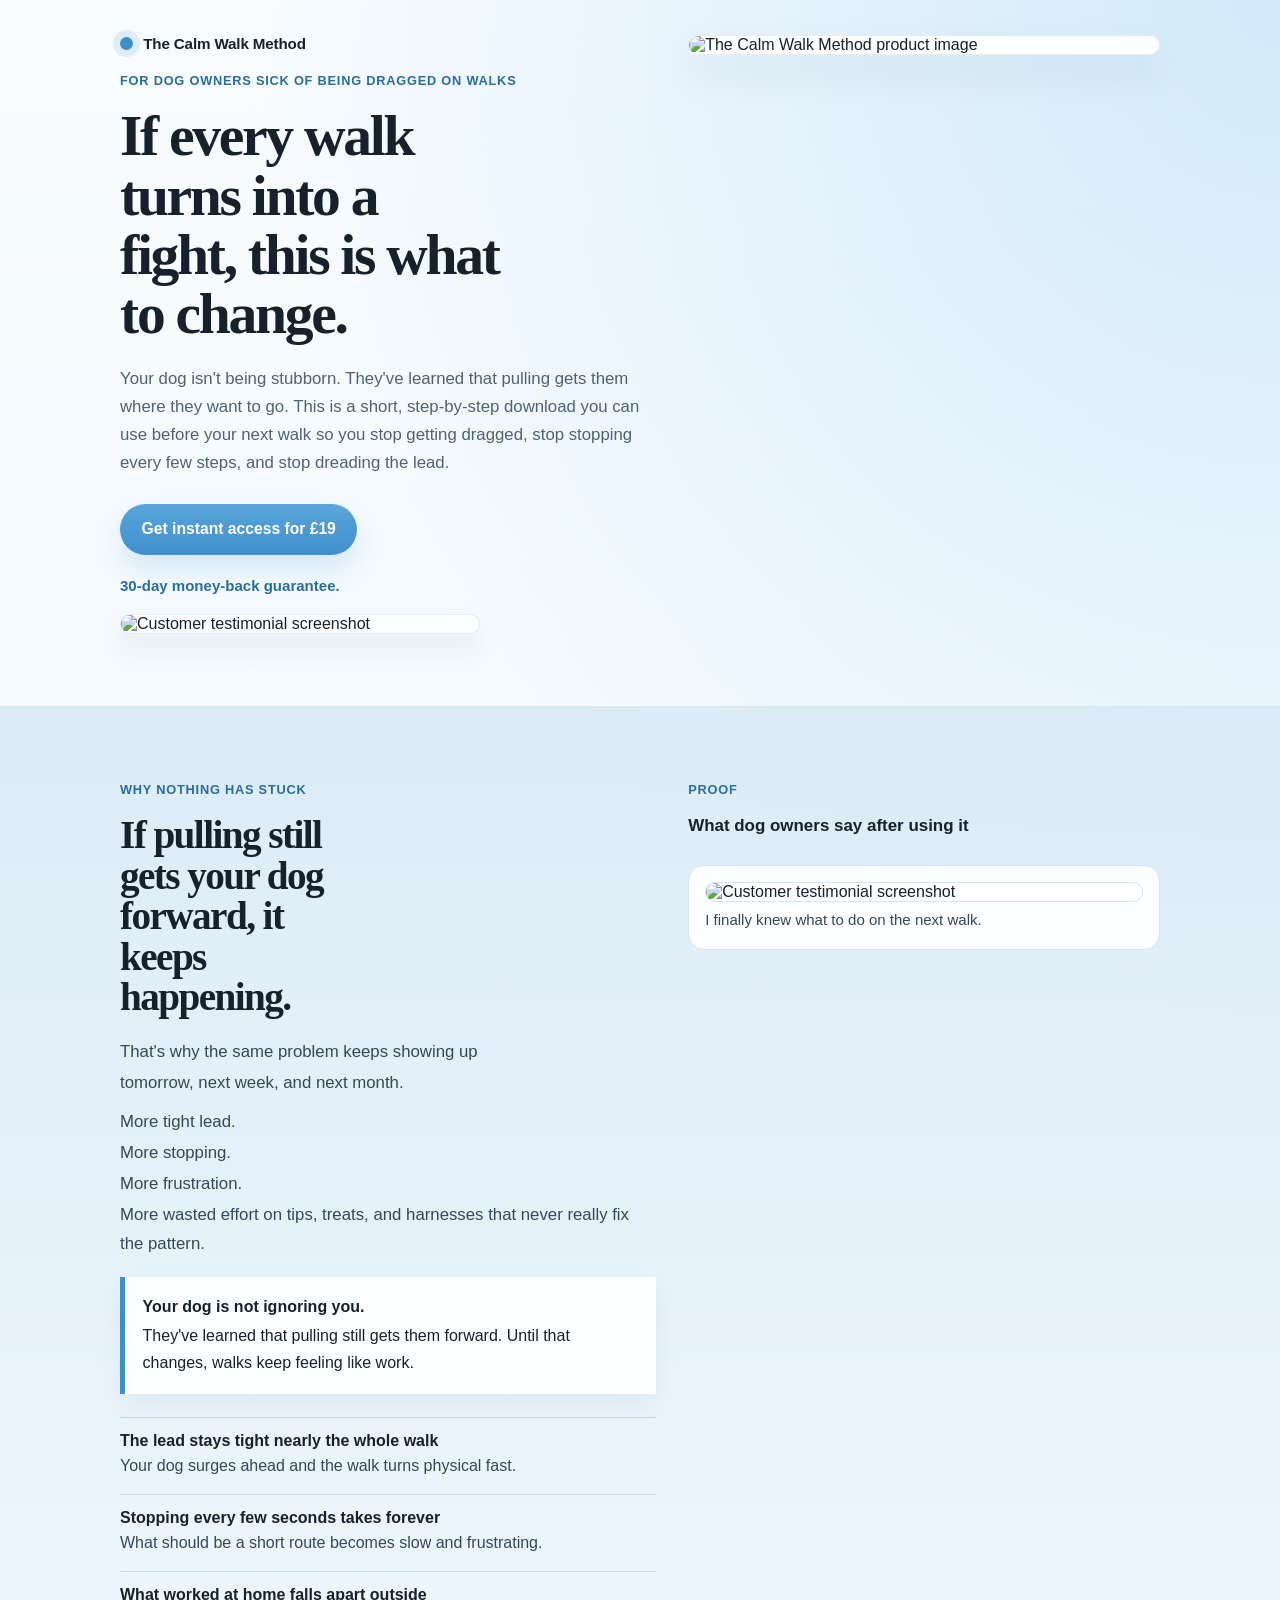
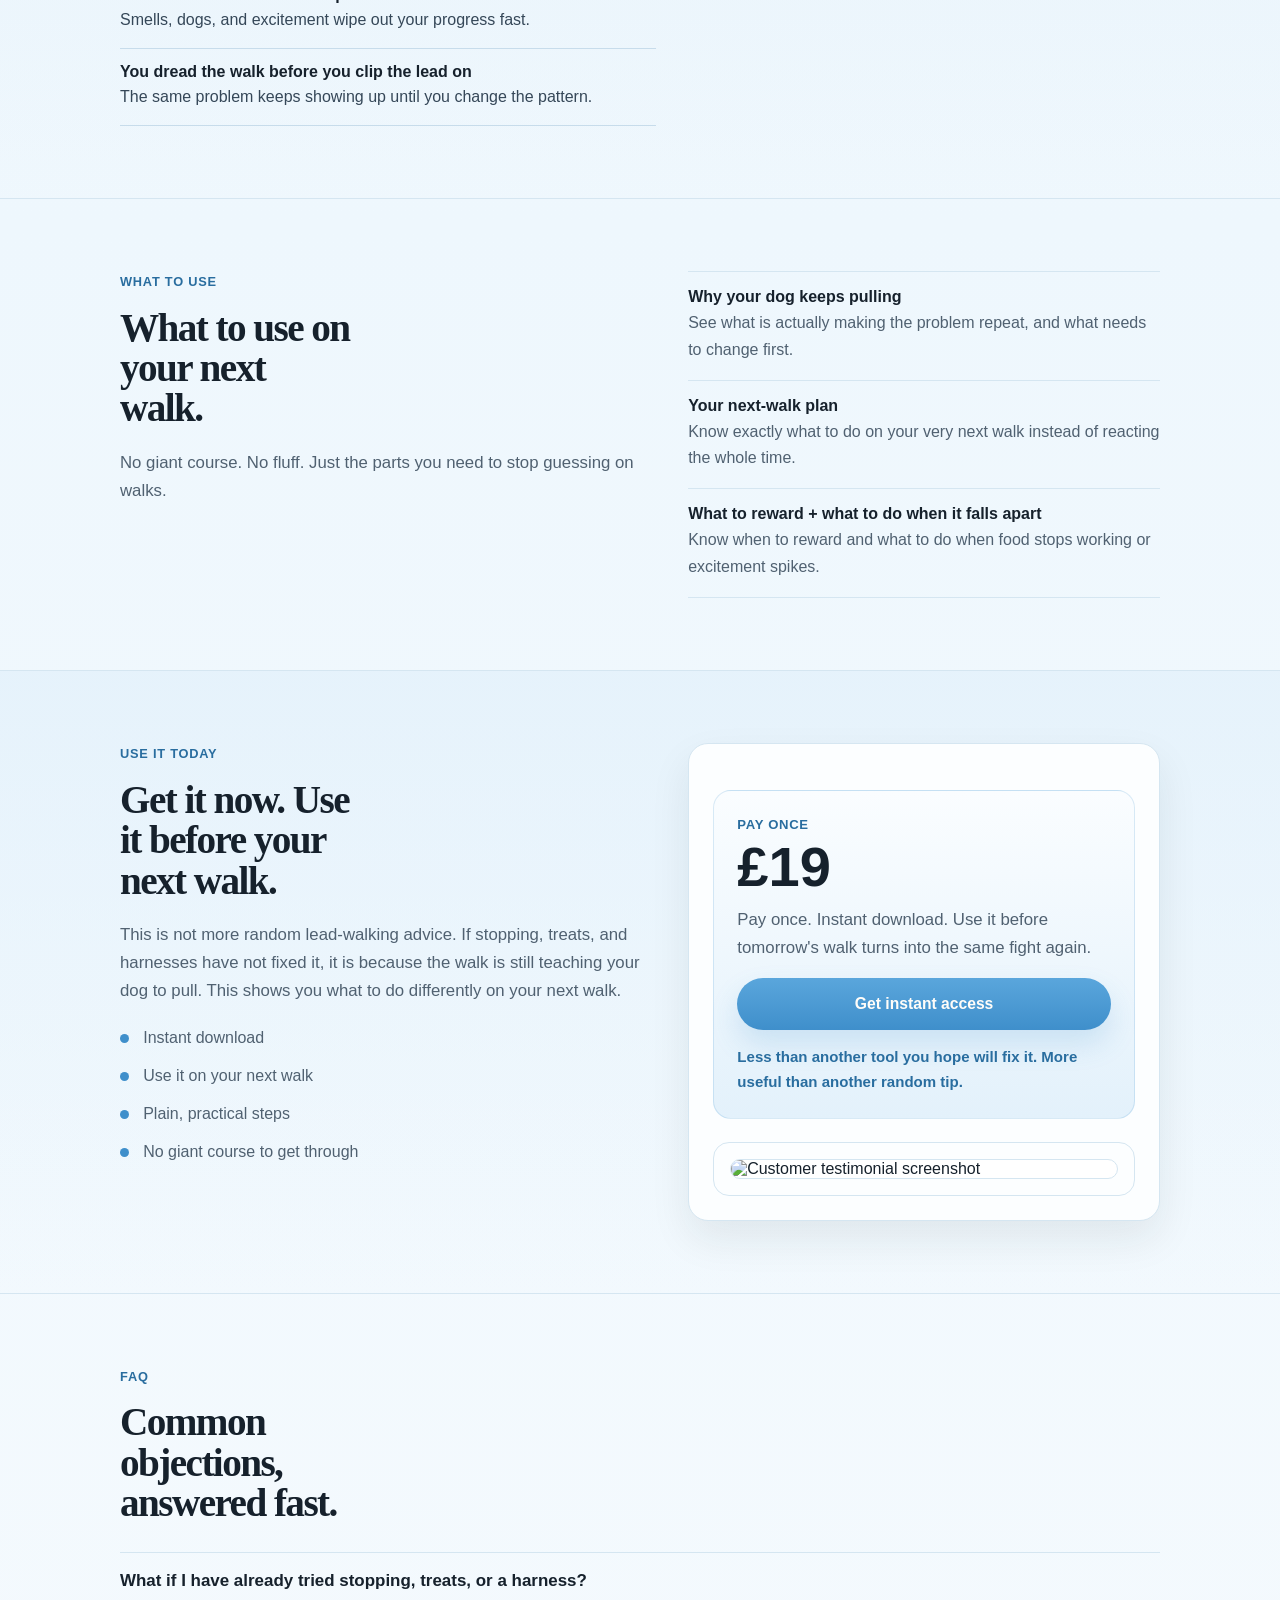
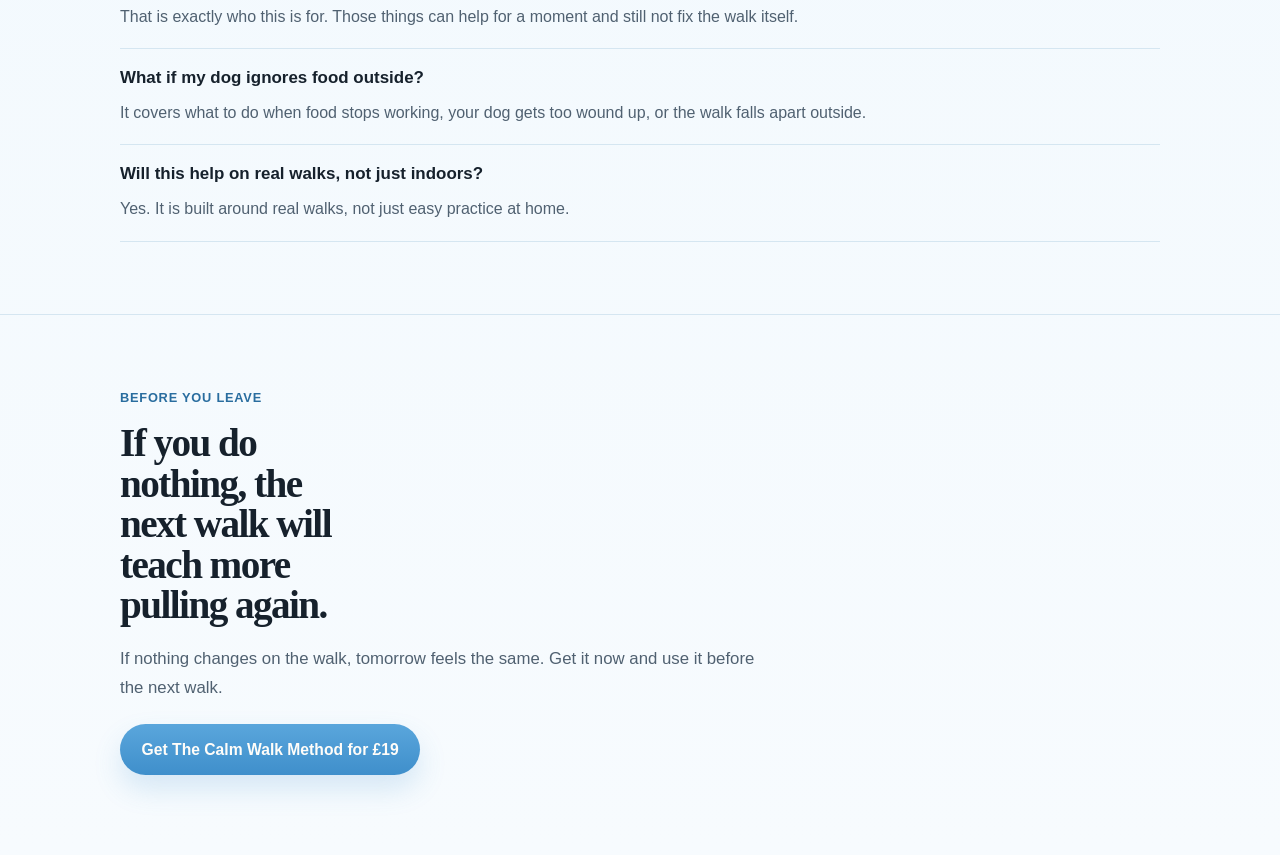
==== commit 0f21652f: "Simplify landing page flow" ====
--- a/framework - landing page/index.html
+++ b/framework - landing page/index.html
@@ -168,7 +168,6 @@
         margin-top: 0.7rem;
       }
 
-      .hero-points,
       .offer-list,
       .plain-list,
       .faq-list {
@@ -177,20 +176,17 @@
         list-style: none;
       }
 
-      .hero-points li,
       .offer-list li,
       .plain-list li {
         position: relative;
         padding-left: 1.45rem;
       }
 
-      .hero-points li + li,
       .offer-list li + li,
       .plain-list li + li {
         margin-top: 0.7rem;
       }
 
-      .hero-points li::before,
       .offer-list li::before,
       .plain-list li::before {
         content: "";
@@ -262,11 +258,6 @@
         background: linear-gradient(180deg, rgba(227, 241, 251, 0.78) 0%, rgba(247, 251, 254, 0) 100%);
       }
 
-      .section--bridge {
-        padding: 2.2rem 0;
-        border-top: 0;
-      }
-
       .section--problem {
         background: linear-gradient(180deg, rgba(217, 234, 246, 0.92) 0%, rgba(247, 251, 254, 0.08) 100%);
       }
@@ -363,15 +354,6 @@
       .proof-slot__copy {
         margin-top: 0.35rem;
         font-size: 0.94rem;
-      }
-
-      .proof-bridge {
-        max-width: 430px;
-        margin: 0 auto;
-      }
-
-      .proof-bridge .proof-slot {
-        margin-top: 0;
       }
 
       .offer-shell {
@@ -454,10 +436,6 @@
           padding: 3.8rem 0;
         }
 
-        .section--bridge {
-          padding: 1.7rem 0;
-        }
-
         .hero {
           padding-top: 1rem;
           padding-bottom: 3rem;
@@ -505,14 +483,6 @@
           margin-top: 0;
           font-size: 1rem;
           line-height: 1.6;
-        }
-
-        .hero-points {
-          margin-top: 0.1rem;
-        }
-
-        .hero-points li + li {
-          margin-top: 0.55rem;
         }
 
         .hero__actions {
@@ -559,7 +529,7 @@
               <p class="eyebrow">For dog owners sick of being dragged on walks</p>
               <h1>If every walk turns into a fight, this is what to change.</h1>
               <p class="lede">
-                Your dog isn't being stubborn. They've learned that pulling gets them where they want to go. This is a short download + next-walk plan for dog owners whose dog pulls on the lead. It shows you what to change on your next walk so you stop getting dragged, stop stopping every few steps, and stop dreading the lead.
+                Your dog isn't being stubborn. They've learned that pulling gets them where they want to go. This is a short, step-by-step download you can use before your next walk so you stop getting dragged, stop stopping every few steps, and stop dreading the lead.
               </p>
 
               <div class="hero__actions">
@@ -571,12 +541,6 @@
               <div class="hero-proof">
                 <img src="testimonial1.jpg" alt="Customer testimonial screenshot" />
               </div>
-
-              <ul class="hero-points">
-                <li>See why the walk keeps going wrong</li>
-                <li>Know what to do on your next few walks</li>
-                <li>Stop guessing every time the lead goes tight</li>
-              </ul>
             </div>
 
             <div class="hero__media">
@@ -642,8 +606,8 @@
         <section class="section" id="included">
           <div class="wrap two-col">
             <div>
-              <p class="eyebrow">What you get</p>
-              <h2>What you get on day one.</h2>
+              <p class="eyebrow">What to use</p>
+              <h2>What to use on your next walk.</h2>
               <p class="lede">
                 No giant course. No fluff. Just the parts you need to stop guessing on walks.
               </p>
@@ -655,28 +619,12 @@
                 <p>See what is actually making the problem repeat, and what needs to change first.</p>
               </div>
               <div class="line-item">
-                <strong>Your first walk plan</strong>
+                <strong>Your next-walk plan</strong>
                 <p>Know exactly what to do on your very next walk instead of reacting the whole time.</p>
               </div>
               <div class="line-item">
-                <strong>When to reward</strong>
-                <p>Learn exactly when to reward so you stop reinforcing more pulling.</p>
-              </div>
-              <div class="line-item">
-                <strong>What to do when walks fall apart</strong>
-                <p>Know how to respond when food stops working, excitement spikes, or the walk starts going wrong.</p>
-              </div>
-            </div>
-          </div>
-        </section>
-
-        <section class="section section--bridge">
-          <div class="wrap">
-            <div class="proof-bridge">
-              <div class="proof-slot">
-                <div class="proof-slot__frame">
-                  <img src="test3.png" alt="Customer testimonial screenshot" />
-                </div>
+                <strong>What to reward + what to do when it falls apart</strong>
+                <p>Know when to reward and what to do when food stops working or excitement spikes.</p>
               </div>
             </div>
           </div>
@@ -688,16 +636,11 @@
               <p class="eyebrow">Use it today</p>
               <h2>Get it now. Use it before your next walk.</h2>
               <p class="lede">
-                This is not more random lead-walking advice. It shows you why the pulling keeps sticking, why the usual stuff has not fixed it, and what to do differently on your next walk.
+                This is not more random lead-walking advice. If stopping, treats, and harnesses have not fixed it, it is because the walk is still teaching your dog to pull. This shows you what to do differently on your next walk.
               </p>
-              <div class="note">
-                <p>That is why stopping, treats, harnesses, and random tips can help for a minute and still not fix the walk. This changes what the walk is teaching your dog.</p>
-              </div>
-
               <ul class="offer-list">
                 <li>Instant download</li>
                 <li>Use it on your next walk</li>
-                <li>Pay once</li>
                 <li>Plain, practical steps</li>
                 <li>No giant course to get through</li>
               </ul>
@@ -713,6 +656,12 @@
                 <a class="btn" href="thank-you.html">Get instant access</a>
                 <p class="offer-micro">Less than another tool you hope will fix it. More useful than another random tip.</p>
               </div>
+
+              <div class="proof-slot">
+                <div class="proof-slot__frame">
+                  <img src="test3.png" alt="Customer testimonial screenshot" />
+                </div>
+              </div>
             </div>
           </div>
         </section>
@@ -723,14 +672,6 @@
             <h2>Common objections, answered fast.</h2>
 
             <div class="faq-list">
-              <div class="faq-item">
-                <h3>What exactly is this?</h3>
-                <p>A short download for dog owners whose dog pulls on walks and makes daily walks stressful.</p>
-              </div>
-              <div class="faq-item">
-                <h3>Who is this for?</h3>
-                <p>Dog owners who just want normal, calmer walks. Not perfect training. Not fancy obedience.</p>
-              </div>
               <div class="faq-item">
                 <h3>What if I have already tried stopping, treats, or a harness?</h3>
                 <p>That is exactly who this is for. Those things can help for a moment and still not fix the walk itself.</p>
@@ -752,7 +693,7 @@
             <p class="eyebrow">Before you leave</p>
             <h2>If you do nothing, the next walk will teach more pulling again.</h2>
             <p class="lede">
-              If you keep guessing, tomorrow's walk will feel the same. Get it now and use it before the next walk.
+              If nothing changes on the walk, tomorrow feels the same. Get it now and use it before the next walk.
             </p>
 
             <div class="hero__actions" style="margin-top: 1.4rem;">
